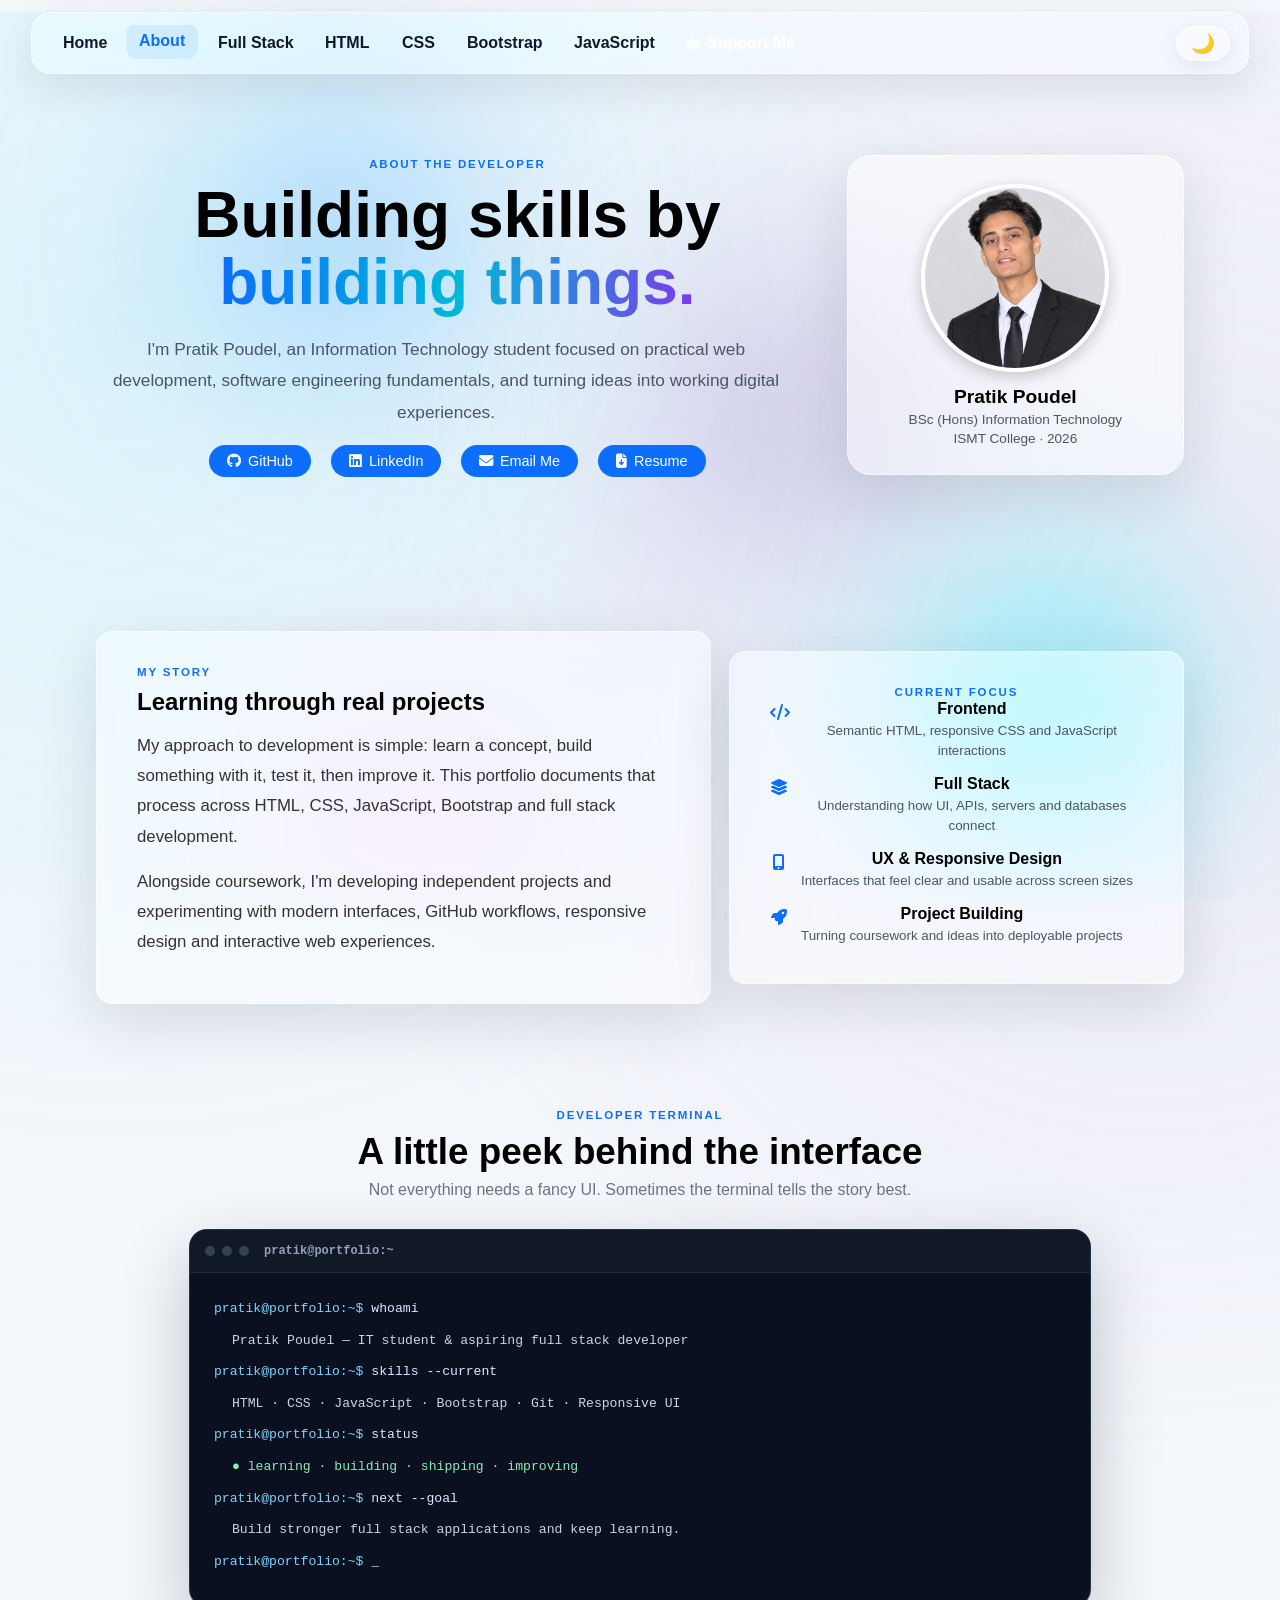
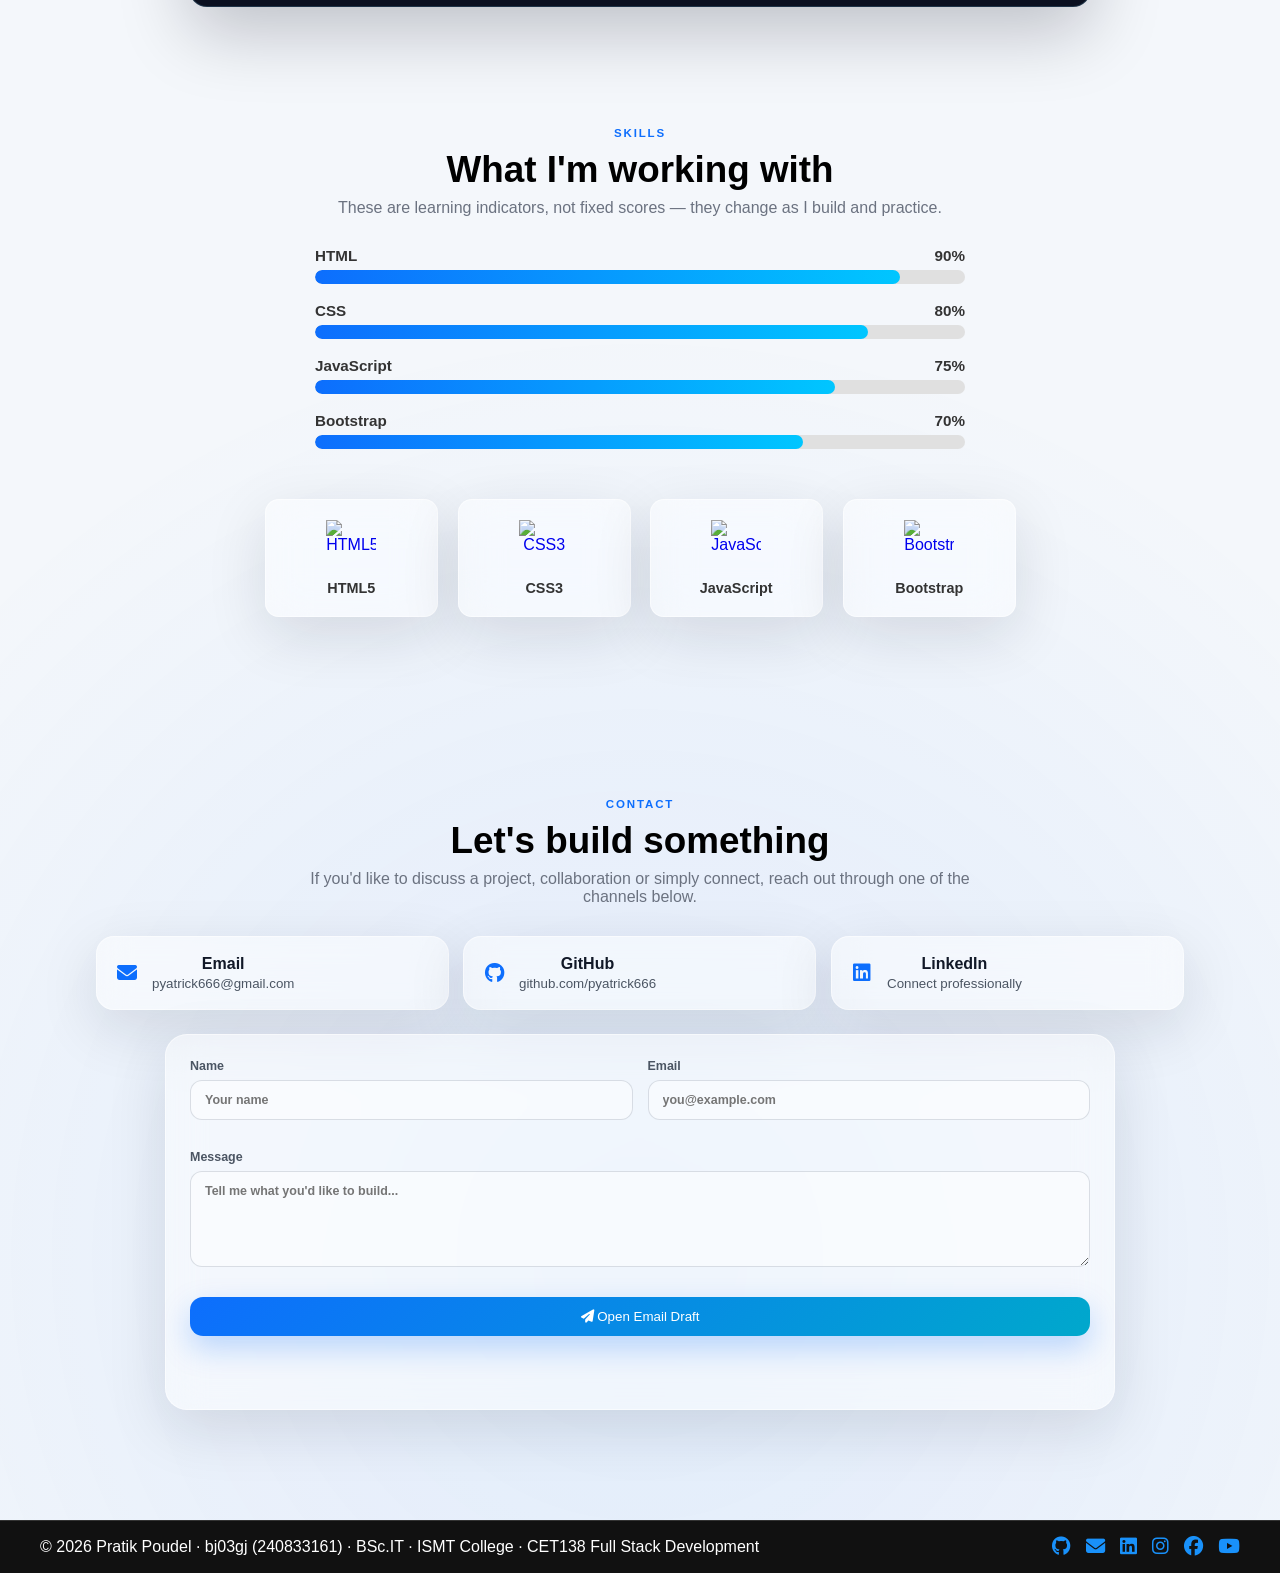
==== about.html @ 1e103ed3 "Remove Contact nav link" ====
<!DOCTYPE html>
<html lang="en">
<head>
  <meta charset="UTF-8">
  <meta name="viewport" content="width=device-width, initial-scale=1.0">
  <title>About Pratik Poudel | Developer Portfolio</title>
  <meta name="description" content="Learn about Pratik Poudel, an IT student building practical web and software projects with a focus on full stack development.">
  <meta name="theme-color" content="#0d6efd">
  <link rel="stylesheet" href="style.css">
  <link rel="stylesheet" href="https://cdnjs.cloudflare.com/ajax/libs/font-awesome/6.5.1/css/all.min.css">
</head>
<body>
  <div class="bg-animation"><span></span><span></span><span></span><span></span></div>

  <div class="container">
    <nav id="navbar" aria-label="Primary navigation">
      <ul id="nav-links">
        <li><a href="index.html">Home</a></li>
        <li><a href="about.html">About</a></li>
        <li><a href="fullstack.html">Full Stack</a></li>
        <li><a href="html.html">HTML</a></li>
        <li><a href="css.html">CSS</a></li>
        <li><a href="bootstrap.html">Bootstrap</a></li>
        <li><a href="javascript.html">JavaScript</a></li>
        <li><a href="support.html" class="support-nav-link"><i class="fas fa-mug-hot"></i> Support Me</a></li>
      </ul>
      <div class="nav-right">
        <button id="theme-toggle" type="button" aria-label="Toggle dark mode" title="Toggle dark mode">🌙</button>
      </div>
    </nav>

    <main>
      <section class="about-hero reveal">
        <div class="about-hero-copy">
          <span class="eyebrow">ABOUT THE DEVELOPER</span>
          <h1>Building skills by <span class="hero-name">building things.</span></h1>
          <p class="lead-copy">
            I'm Pratik Poudel, an Information Technology student focused on practical web development,
            software engineering fundamentals, and turning ideas into working digital experiences.
          </p>
          <div class="about-links">
            <a href="https://github.com/pyatrick666" target="_blank" rel="noopener"><i class="fab fa-github"></i> GitHub</a>
            <a href="https://www.linkedin.com/in/pratik-poudel-b3264a263/" target="_blank" rel="noopener"><i class="fab fa-linkedin"></i> LinkedIn</a>
            <a href="mailto:pyatrick666@gmail.com"><i class="fas fa-envelope"></i> Email Me</a>
            <a href="resume.pdf" download><i class="fas fa-file-arrow-down"></i> Resume</a>
          </div>
        </div>
        <div class="about-profile-card glass-panel">
          <img src="profile.jpg" alt="Portrait of Pratik Poudel" class="profile-pic">
          <div>
            <strong>Pratik Poudel</strong>
            <span>BSc (Hons) Information Technology</span>
            <span>ISMT College · 2026</span>
          </div>
        </div>
      </section>

      <section class="about-grid reveal">
        <article class="about-card about-story">
          <span class="eyebrow">MY STORY</span>
          <h2>Learning through real projects</h2>
          <p>
            My approach to development is simple: learn a concept, build something with it, test it,
            then improve it. This portfolio documents that process across HTML, CSS, JavaScript,
            Bootstrap and full stack development.
          </p>
          <p>
            Alongside coursework, I'm developing independent projects and experimenting with modern
            interfaces, GitHub workflows, responsive design and interactive web experiences.
          </p>
        </article>

        <article class="about-card">
          <span class="eyebrow">CURRENT FOCUS</span>
          <ul class="focus-list">
            <li><i class="fas fa-code"></i><span><strong>Frontend</strong><small>Semantic HTML, responsive CSS and JavaScript interactions</small></span></li>
            <li><i class="fas fa-layer-group"></i><span><strong>Full Stack</strong><small>Understanding how UI, APIs, servers and databases connect</small></span></li>
            <li><i class="fas fa-mobile-screen-button"></i><span><strong>UX & Responsive Design</strong><small>Interfaces that feel clear and usable across screen sizes</small></span></li>
            <li><i class="fas fa-rocket"></i><span><strong>Project Building</strong><small>Turning coursework and ideas into deployable projects</small></span></li>
          </ul>
        </article>
      </section>

      <section class="terminal-section reveal">
        <div class="section-intro">
          <span class="eyebrow">DEVELOPER TERMINAL</span>
          <h2>A little peek behind the interface</h2>
          <p>Not everything needs a fancy UI. Sometimes the terminal tells the story best.</p>
        </div>
        <div class="developer-terminal" role="region" aria-label="Developer terminal">
          <div class="terminal-bar"><span></span><span></span><span></span><strong>pratik@portfolio:~</strong></div>
          <div class="terminal-body">
            <p><span class="terminal-prompt">pratik@portfolio:~$</span> whoami</p>
            <p class="terminal-output">Pratik Poudel — IT student &amp; aspiring full stack developer</p>
            <p><span class="terminal-prompt">pratik@portfolio:~$</span> skills --current</p>
            <p class="terminal-output">HTML · CSS · JavaScript · Bootstrap · Git · Responsive UI</p>
            <p><span class="terminal-prompt">pratik@portfolio:~$</span> status</p>
            <p class="terminal-output terminal-success">● learning · building · shipping · improving</p>
            <p><span class="terminal-prompt">pratik@portfolio:~$</span> next --goal</p>
            <p class="terminal-output">Build stronger full stack applications and keep learning.</p>
            <p><span class="terminal-prompt">pratik@portfolio:~$</span> <span class="terminal-cursor">_</span></p>
          </div>
        </div>
      </section>

      <section class="skills-section reveal">
        <div class="section-intro">
          <span class="eyebrow">SKILLS</span>
          <h2>What I'm working with</h2>
          <p>These are learning indicators, not fixed scores — they change as I build and practice.</p>
        </div>
        <div class="skills-bars">
          <div class="skill-item"><div class="skill-label"><span>HTML</span><span>90%</span></div><div class="skill-track"><div class="progress html"></div></div></div>
          <div class="skill-item"><div class="skill-label"><span>CSS</span><span>80%</span></div><div class="skill-track"><div class="progress css"></div></div></div>
          <div class="skill-item"><div class="skill-label"><span>JavaScript</span><span>75%</span></div><div class="skill-track"><div class="progress js"></div></div></div>
          <div class="skill-item"><div class="skill-label"><span>Bootstrap</span><span>70%</span></div><div class="skill-track"><div class="progress bootstrap"></div></div></div>
        </div>
        <div class="skills-grid">
          <a href="html.html" class="skill-badge"><img src="https://cdn-icons-png.flaticon.com/512/732/732212.png" alt="HTML5"><p>HTML5</p></a>
          <a href="css.html" class="skill-badge"><img src="https://cdn-icons-png.flaticon.com/512/732/732190.png" alt="CSS3"><p>CSS3</p></a>
          <a href="javascript.html" class="skill-badge"><img src="https://cdn-icons-png.flaticon.com/512/5968/5968292.png" alt="JavaScript"><p>JavaScript</p></a>
          <a href="bootstrap.html" class="skill-badge"><img src="https://getbootstrap.com/docs/5.0/assets/brand/bootstrap-logo-shadow.png" alt="Bootstrap"><p>Bootstrap</p></a>
        </div>
      </section>

      <section id="contact" class="contact-section reveal">
        <div class="section-intro">
          <span class="eyebrow">CONTACT</span>
          <h2>Let's build something</h2>
          <p>If you'd like to discuss a project, collaboration or simply connect, reach out through one of the channels below.</p>
        </div>
        <div class="contact-grid">
          <a class="contact-card" href="mailto:pyatrick666@gmail.com"><i class="fas fa-envelope"></i><span><strong>Email</strong><small>pyatrick666@gmail.com</small></span></a>
          <a class="contact-card" href="https://github.com/pyatrick666" target="_blank" rel="noopener"><i class="fab fa-github"></i><span><strong>GitHub</strong><small>github.com/pyatrick666</small></span></a>
          <a class="contact-card" href="https://www.linkedin.com/in/pratik-poudel-b3264a263/" target="_blank" rel="noopener"><i class="fab fa-linkedin"></i><span><strong>LinkedIn</strong><small>Connect professionally</small></span></a>
        </div>
        <form id="contactForm" class="contact-form" novalidate>
          <div class="contact-form-grid">
            <label>Name<input id="contactName" name="name" type="text" placeholder="Your name" required></label>
            <label>Email<input id="contactEmail" name="email" type="email" placeholder="you@example.com" required></label>
          </div>
          <label>Message<textarea id="contactMessage" name="message" rows="5" placeholder="Tell me what you'd like to build..." required></textarea></label>
          <button type="submit" class="primary-cta"><i class="fas fa-paper-plane"></i> Open Email Draft</button>
          <p id="contactStatus" class="contact-status" aria-live="polite"></p>
        </form>
      </section>
    </main>

    <footer>
      <div class="footer-logo">© 2026 Pratik Poudel · bj03gj (240833161) · BSc.IT · ISMT College · CET138 Full Stack Development</div>
      <div class="footer-icons">
        <a href="https://github.com/pyatrick666" target="_blank" rel="noopener" aria-label="GitHub"><i class="fab fa-github"></i></a>
        <a href="mailto:pyatrick666@gmail.com" aria-label="Email"><i class="fas fa-envelope"></i></a>
        <a href="https://www.linkedin.com/in/pratik-poudel-b3264a263/" target="_blank" rel="noopener" aria-label="LinkedIn"><i class="fab fa-linkedin"></i></a>
        <a href="https://www.instagram.com/em_ev0l/" target="_blank" rel="noopener" aria-label="Instagram"><i class="fab fa-instagram"></i></a>
        <a href="https://www.facebook.com/emev0l" target="_blank" rel="noopener" aria-label="Facebook"><i class="fab fa-facebook"></i></a>
        <a href="https://www.youtube.com/@999eMEvol" target="_blank" rel="noopener" aria-label="YouTube"><i class="fab fa-youtube"></i></a>
      </div>
    </footer>
  </div>

  <script src="script.js"></script>
</body>
</html>
---- style.css ----
body,
html {
  margin: 0;
  padding: 0;
  background: #f4f7fb;
  overflow-x: clip;
  scroll-behavior: smooth;
  font-family: Arial, sans-serif;
}

.bg-animation {
  position: fixed;
  top: 0;
  left: 0;
  width: 100%;
  height: 100%;
  z-index: 0;
  overflow: hidden;
  pointer-events: none;
}

.bg-animation span {
  position: absolute;
  display: block;
  width: 300px;
  height: 300px;
  border-radius: 50%;
  filter: blur(80px);
  opacity: 0.6;
  animation: float 25s infinite ease-in-out;
}

.bg-animation span:nth-child(1) {
  background: #4facfe;
  top: 10%;
  left: 15%;
  animation-delay: 0s;
}

.bg-animation span:nth-child(2) {
  background: #00f2fe;
  top: 60%;
  left: 70%;
  animation-delay: 5s;
}

.bg-animation span:nth-child(3) {
  background: #a18cd1;
  top: 30%;
  left: 50%;
  animation-delay: 10s;
}

.bg-animation span:nth-child(4) {
  background: #fbc2eb;
  top: 75%;
  left: 20%;
  animation-delay: 15s;
}

@keyframes float {
  0% {
    transform: translateY(0) scale(1);
  }

  50% {
    transform: translateY(-120px) scale(1.2);
  }

  100% {
    transform: translateY(0) scale(1);
  }
}

.container {
  position: relative;
  z-index: 1;
  background: transparent;
}

/* ===== NAVBAR ===== */
#navbar {
  background-color: #0d6efd;
  padding: 15px 30px;
  display: flex;
  align-items: center;
  justify-content: space-between;
  flex-wrap: wrap;
  gap: 10px;
  position: sticky;
  top: 0;
  z-index: 1000;
}

#nav-links {
  list-style: none;
  display: flex;
  flex-wrap: wrap;
  gap: 20px;
  margin: 0;
  padding: 0;
}

#nav-links li a {
  color: white;
  text-decoration: none;
  font-weight: bold;
  position: relative;
  transition: all 0.3s ease;
  display: inline-block;
}

#nav-links li a:hover {
  color: #000;
  transform: scale(1.1);
}

#nav-links li a::after {
  content: '';
  display: block;
  height: 2px;
  width: 0;
  background: #000;
  transition: width 0.3s;
}

#nav-links li a:hover::after {
  width: 100%;
}

#nav-links li a.active {
  border-bottom: 2px solid white;
}

.nav-right {
  display: flex;
  align-items: center;
  gap: 10px;
  flex-shrink: 0;
}

#theme-toggle {
  background: rgba(255, 255, 255, 0.15);
  border: 2px solid rgba(255, 255, 255, 0.4);
  border-radius: 50px;
  padding: 5px 14px;
  font-size: 1.2rem;
  cursor: pointer;
  color: white;
  transition: all 0.3s ease;
  white-space: nowrap;
}

#theme-toggle:hover {
  background: rgba(255, 255, 255, 0.3);
  transform: scale(1.05);
}

/* ===== SECTIONS ===== */
section {
  padding: 50px;
  text-align: center;
}

/* ===== CARDS ===== */
.card {
  backdrop-filter: blur(10px);
  background: rgba(255, 255, 255, 0.6);
  border-radius: 15px;
  transition: all 0.3s ease;
  padding: 20px;
  box-shadow: 0 4px 10px rgba(0, 0, 0, 0.1);
}

.card:hover {
  transform: translateY(-10px) scale(1.02);
  box-shadow: 0 15px 30px rgba(0, 0, 0, 0.2);
}

/* ===== FORM ===== */
form {
  display: flex;
  flex-direction: column;
  gap: 15px;
  max-width: 400px;
  margin: auto;
}

input,
textarea {
  padding: 10px;
  border-radius: 5px;
  border: 1px solid #ccc;
}

/* ===== BUTTONS ===== */
button {
  padding: 10px;
  background: #0d6efd;
  color: white;
  border: none;
  border-radius: 5px;
  cursor: pointer;
  transition: all 0.3s ease;
}

button:hover {
  transform: scale(1.05);
}

.repo-btn {
  background: #0d6efd;
  transition: all 0.3s ease;
}

.repo-btn:hover {
  background: #084298;
  transform: translateY(-2px);
  box-shadow: 0 5px 15px rgba(0, 0, 0, 0.2);
}

/* ===== PROFILE PIC ===== */
.profile-pic {
  width: 180px;
  height: 180px;
  border-radius: 50%;
  object-fit: cover;
  display: block;
  margin: 20px auto;
  border: 4px solid white;
  box-shadow: 0 4px 15px rgba(0, 0, 0, 0.2);
  transition: transform 0.3s ease;
}

.profile-pic:hover {
  transform: scale(1.05);
}

.portfolio-header {
  display: flex;
  flex-direction: column;
  align-items: center;
  justify-content: center;
}

/* ===== PROGRESS BARS ===== */
.skill-track {
  background: #e0e0e0;
  border-radius: 50px;
  height: 14px;
  overflow: hidden;
}

.progress {
  width: 0;
  height: 14px;
  border-radius: 50px;
  background: linear-gradient(90deg, #0d6efd, #00c6ff);
  transition: width 1.8s cubic-bezier(0.4, 0, 0.2, 1);
}

body.loaded .progress.html {
  width: 90%;
}

body.loaded .progress.css {
  width: 85%;
}

body.loaded .progress.js {
  width: 80%;
}

body.loaded .progress.bootstrap {
  width: 75%;
}

body.loaded .progress.nodejs {
  width: 65%;
}

body.loaded .progress.mysql {
  width: 60%;
}

/* ===== FOOTER ===== */
footer {
  background: #111;
  color: white;
  padding: 15px 40px;
  text-align: center;
  margin-top: 80px;
  position: fixed;
  bottom: 0;
  left: 0;
  width: 100%;
  display: flex;
  justify-content: space-between;
  align-items: center;
  box-sizing: border-box;
  z-index: 1000;
  border-top: 1px solid #333;
}

.footer-links a {
  color: white;
  margin: 0 10px;
  text-decoration: none;
  transition: 0.3s;
}

.footer-links a:hover {
  text-decoration: underline;
  opacity: 0.8;
}

.footer-icons {
  display: flex;
  gap: 15px;
}

.footer-icons a {
  color: rgb(25, 145, 250);
  text-decoration: none;
  font-size: 1.2rem;
  transition: color 0.3s ease;
}

.footer-icons a:hover {
  color: #ff0303;
}

/* ===== LINKS ===== */
p a {
  color: #013bfc;
  text-decoration: none;
  display: inline-block;
  transition: all 0.3s ease;
  font-weight: 500;
}

p a:hover {
  color: #ff0c0c;
  transform: scale(1.1);
  text-shadow: 0px 0px 8px rgba(255, 212, 59, 0.6);
  cursor: pointer;
}

/* ===== GITHUB CARDS ===== */
#github-projects {
  display: grid;
  grid-template-columns: repeat(auto-fit, minmax(260px, 1fr));
  gap: 20px;
  padding: 20px;
}

.project-card {
  background: rgba(255, 255, 255, 0.7);
  backdrop-filter: blur(10px);
  border-radius: 12px;
  padding: 20px;
  box-shadow: 0 4px 15px rgba(0, 0, 0, 0.1);
  transition: all 0.3s ease;
  text-align: left;
}

.project-card:hover {
  transform: translateY(-8px);
  box-shadow: 0 12px 28px rgba(0, 0, 0, 0.18);
}

.project-card h3 {
  margin: 0 0 8px;
  color: #0d6efd;
}

.project-card p {
  font-size: 0.9rem;
  color: #444;
  margin: 0 0 12px;
}

.repo-meta {
  font-size: 0.85rem;
  color: #666;
  margin-bottom: 12px;
  display: flex;
  gap: 10px;
  align-items: center;
  flex-wrap: wrap;
}

.language-badge {
  background: #0d6efd;
  color: white;
  padding: 2px 8px;
  border-radius: 20px;
  font-size: 0.75rem;
}

/* ===== ABOUT PAGE ===== */
.about-section {
  padding: 60px 40px 30px;
  text-align: center;
}

.about-card {
  background: rgba(255, 255, 255, 0.7);
  backdrop-filter: blur(10px);
  border-radius: 16px;
  padding: 30px 40px;
  max-width: 650px;
  margin: 20px auto;
  box-shadow: 0 6px 24px rgba(0, 0, 0, 0.1);
}

.about-card p {
  font-size: 1.05rem;
  color: #333;
  line-height: 1.7;
  margin: 15px 0;
}

.about-links {
  display: flex;
  justify-content: center;
  gap: 20px;
  flex-wrap: wrap;
  margin-top: 15px;
}

.about-links a {
  background: #0d6efd;
  color: white !important;
  padding: 8px 18px;
  border-radius: 25px;
  font-size: 0.9rem;
  text-decoration: none;
  transition: all 0.3s ease;
  display: inline-flex;
  align-items: center;
  gap: 7px;
}

.about-links a:hover {
  background: #084298;
  transform: translateY(-3px);
  box-shadow: 0 6px 16px rgba(13, 110, 253, 0.35);
  color: white !important;
  text-shadow: none;
}

/* ===== SKILLS SECTION ===== */
.skills-section {
  padding: 20px 40px 100px;
  text-align: center;
}

.skills-section h2 {
  margin-bottom: 30px;
}

.skills-bars {
  max-width: 650px;
  margin: 0 auto 50px;
  display: flex;
  flex-direction: column;
  gap: 18px;
}

.skill-item {
  text-align: left;
}

.skill-label {
  display: flex;
  justify-content: space-between;
  font-weight: bold;
  margin-bottom: 6px;
  font-size: 0.95rem;
  color: #333;
}

/* Skills Grid - Responsive */
.skills-grid {
  display: grid;
  grid-template-columns: repeat(auto-fit, minmax(150px, 1fr));
  gap: 20px;
  max-width: 750px;
  margin: 0 auto;
  width: 100%;
  box-sizing: border-box;
}

.skill-badge {
  background: rgba(255, 255, 255, 0.75);
  backdrop-filter: blur(10px);
  border-radius: 14px;
  padding: 20px 10px;
  box-shadow: 0 4px 14px rgba(0, 0, 0, 0.1);
  transition: all 0.3s ease;
  text-decoration: none;
  display: flex;
  flex-direction: column;
  align-items: center;
  justify-content: center;
  text-align: center;
  min-width: 0;
  box-sizing: border-box;
}

.skill-badge:hover {
  transform: translateY(-8px) scale(1.05);
  box-shadow: 0 12px 28px rgba(13, 110, 253, 0.2);
}

.skill-badge img {
  width: 50px;
  height: 50px;
  object-fit: contain;
  transition: transform 0.3s ease;
}

.skill-badge:hover img {
  transform: rotate(-5deg) scale(1.1);
}

.skill-badge p {
  margin: 10px 0 0;
  font-weight: bold;
  font-size: 0.9rem;
  color: #333;
}

/* ===== CSS DEMO PAGE ===== */
.styled-text {
  font-size: 1.4rem;
  font-weight: bold;
  background: linear-gradient(90deg, #0d6efd, #a18cd1, #00c6ff);
  -webkit-background-clip: text;
  -webkit-text-fill-color: transparent;
  background-clip: text;
  display: inline-block;
  padding: 10px 20px;
  border: 2px solid #0d6efd;
  border-radius: 10px;
  letter-spacing: 2px;
  animation: pulse-border 2s infinite ease-in-out;
  transition: transform 0.3s ease;
}

.styled-text:hover {
  transform: scale(1.08);
}

@keyframes pulse-border {

  0%,
  100% {
    box-shadow: 0 0 0px rgba(13, 110, 253, 0.4);
  }

  50% {
    box-shadow: 0 0 18px rgba(13, 110, 253, 0.7);
  }
}

#box {
  padding: 30px;
  text-align: center;
  background: #eee8aa;
  border-radius: 30px;
  margin-bottom: 15px;
  transition: 0.3s;
}

.buttons button {
  margin: 5px;
  padding: 8px 12px;
  border: none;
  border-radius: 6px;
  cursor: pointer;
}

.table {
  margin-left: auto;
  margin-right: auto;
  width: 60%;
}

/* ===== DARK MODE ===== */
.dark-mode {
  background: #121212;
  color: white;
}

.dark-mode nav {
  background: #1e1e1e;
}

.dark-mode .card,
.dark-mode .about-card,
.dark-mode .skill-badge {
  background: rgba(40, 40, 40, 0.8);
  color: white;
}

.dark-mode .about-card p,
.dark-mode .skill-badge p,
.dark-mode .skill-label {
  color: #ddd;
}

.dark-mode .skill-track {
  background: #444;
}

/* ===== TABLET ===== */
@media (max-width: 768px) {
  #navbar {
    padding: 12px 20px;
    flex-wrap: wrap;
    gap: 8px;
  }

  #nav-links {
    display: flex;
    flex-wrap: wrap;
    gap: 8px;
    width: 100%;
  }

  #nav-links li a {
    font-size: 0.85rem;
    padding: 4px 0;
  }

  .skills-section {
    padding: 20px 20px 100px;
  }

  .skills-grid {
    grid-template-columns: repeat(2, 1fr);
    gap: 16px;
  }

  .about-card {
    padding: 20px;
  }

  .about-section {
    padding: 40px 20px 20px;
  }
}

/* ===== MOBILE ===== */
@media (max-width: 480px) {
  #nav-links {
    gap: 8px;
  }

  #nav-links li a {
    font-size: 0.85rem;
  }

  .portfolio-header h1 {
    font-size: 1.15rem;
  }

  .profile-pic {
    width: 110px;
    height: 110px;
  }

  .styled-text {
    font-size: 1rem;
    letter-spacing: 1px;
  }

  .skills-section {
    padding: 20px 15px 100px;
  }

  .skills-grid {
    grid-template-columns: repeat(2, 1fr);
    gap: 12px;
  }

  .skill-badge {
    padding: 15px 8px;
  }

  .skill-badge img {
    width: 40px;
    height: 40px;
  }

  .skill-badge p {
    font-size: 0.8rem;
  }

  .footer-logo {
    font-size: 0.72rem;
    line-height: 1.5;
  }

  #theme-toggle {
    padding: 5px 10px;
    font-size: 1rem;
  }

  .about-card {
    padding: 15px;
  }

  footer {
    padding: 12px 15px;
  }
}


/* =========================================================
   PRATIK POUDel — INTERACTIVE GLASSMORPHISM UPGRADE
   ========================================================= */

:root {
  --accent: #0d6efd;
  --accent-2: #00d4ff;
  --glass: rgba(255, 255, 255, 0.48);
  --glass-strong: rgba(255, 255, 255, 0.68);
  --glass-border: rgba(255, 255, 255, 0.52);
  --text-main: #111827;
  --text-muted: #4b5563;
  --shadow-glass: 0 18px 60px rgba(15, 23, 42, 0.12);
}

/* Smooth page + selection */
html {
  scroll-behavior: smooth;
  scroll-padding-top: 90px;
}

::selection {
  background: rgba(13, 110, 253, 0.25);
}

/* Animated ambient background */
body {
  background:
    radial-gradient(circle at 10% 10%, rgba(0, 212, 255, 0.10), transparent 28%),
    radial-gradient(circle at 90% 20%, rgba(161, 140, 209, 0.13), transparent 30%),
    radial-gradient(circle at 50% 90%, rgba(13, 110, 253, 0.09), transparent 32%),
    #f4f7fb;
  transition: background 0.5s ease, color 0.35s ease;
}

.bg-animation span {
  mix-blend-mode: multiply;
  opacity: 0.34;
  filter: blur(90px);
  will-change: transform;
}

/* Premium glass navbar */
#navbar {
  width: min(1180px, calc(100% - 28px));
  margin: 12px auto 0;
  padding: 12px 18px;
  border: 1px solid var(--glass-border);
  border-radius: 20px;
  background: rgba(255, 255, 255, 0.30);
  backdrop-filter: blur(22px) saturate(170%);
  -webkit-backdrop-filter: blur(22px) saturate(170%);
  box-shadow: 0 12px 45px rgba(15, 23, 42, 0.10);
  position: sticky;
  top: 12px;
  transition: transform 0.3s ease, background 0.3s ease, box-shadow 0.3s ease;
}

#navbar.scrolled {
  background: rgba(255, 255, 255, 0.62);
  box-shadow: 0 16px 50px rgba(15, 23, 42, 0.16);
  transform: translateY(-2px);
}

#nav-links {
  justify-content: center;
  align-items: center;
  gap: 6px;
}

#nav-links li a {
  color: var(--text-main);
  padding: 9px 13px;
  border-radius: 12px;
  font-weight: 700;
}

#nav-links li a::after {
  display: none;
}

#nav-links li a:hover,
#nav-links li a.active {
  color: var(--accent);
  background: rgba(13, 110, 253, 0.09);
  transform: translateY(-2px);
  border-bottom: 0;
}

.nav-right {
  margin-left: auto;
}

#theme-toggle {
  background: rgba(255, 255, 255, 0.36);
  border: 1px solid rgba(255,255,255,0.6);
  box-shadow: 0 5px 18px rgba(15,23,42,0.08);
}

/* Scroll progress */
#scroll-progress {
  position: fixed;
  top: 0;
  left: 0;
  height: 3px;
  width: 0;
  z-index: 3000;
  background: linear-gradient(90deg, var(--accent), var(--accent-2), #a18cd1);
  box-shadow: 0 0 14px rgba(0, 212, 255, 0.7);
}

/* Mouse-follow glow */
#cursor-glow {
  position: fixed;
  width: 280px;
  height: 280px;
  border-radius: 50%;
  pointer-events: none;
  z-index: 0;
  opacity: 0;
  background: radial-gradient(circle, rgba(0, 212, 255, 0.13), transparent 68%);
  transform: translate(-50%, -50%);
  transition: opacity 0.25s ease;
}

/* Consistent glass surfaces */
.card,
.project-card,
.about-card,
.skill-badge {
  border: 1px solid var(--glass-border);
  background: var(--glass);
  backdrop-filter: blur(20px) saturate(150%);
  -webkit-backdrop-filter: blur(20px) saturate(150%);
  box-shadow: var(--shadow-glass);
}

.card,
.project-card,
.about-card,
.skill-badge,
.profile-pic,
button,
a {
  will-change: transform;
}

.project-card,
.skill-badge,
.about-card,
.card {
  transform-style: preserve-3d;
}

.project-card:hover,
.skill-badge:hover,
.about-card:hover,
.card:hover {
  border-color: rgba(255,255,255,0.85);
}

/* Reveal animation */
.reveal {
  opacity: 0;
  transform: translateY(35px) scale(0.98);
  transition: opacity 0.75s ease, transform 0.75s cubic-bezier(0.2, 0.7, 0.2, 1);
}

.reveal.visible {
  opacity: 1;
  transform: translateY(0) scale(1);
}

.reveal-delay-1 { transition-delay: 0.08s; }
.reveal-delay-2 { transition-delay: 0.16s; }
.reveal-delay-3 { transition-delay: 0.24s; }
.reveal-delay-4 { transition-delay: 0.32s; }

/* Active section/page feedback */
.section-heading {
  position: relative;
  display: inline-block;
}

.section-heading::after {
  content: "";
  position: absolute;
  left: 50%;
  bottom: -10px;
  width: 55px;
  height: 3px;
  border-radius: 99px;
  transform: translateX(-50%);
  background: linear-gradient(90deg, var(--accent), var(--accent-2));
}

/* Better interactive buttons */
button,
.repo-btn,
.about-links a {
  position: relative;
  overflow: hidden;
}

button::before,
.repo-btn::before,
.about-links a::before {
  content: "";
  position: absolute;
  inset: 0;
  background: linear-gradient(110deg, transparent 30%, rgba(255,255,255,0.30), transparent 70%);
  transform: translateX(-120%);
  transition: transform 0.55s ease;
}

button:hover::before,
.repo-btn:hover::before,
.about-links a:hover::before {
  transform: translateX(120%);
}

/* Back to top */
#back-to-top {
  position: fixed;
  right: 24px;
  bottom: 86px;
  width: 46px;
  height: 46px;
  padding: 0;
  border-radius: 50%;
  display: grid;
  place-items: center;
  z-index: 2000;
  opacity: 0;
  visibility: hidden;
  transform: translateY(14px);
  background: rgba(13, 110, 253, 0.72);
  backdrop-filter: blur(14px);
  box-shadow: 0 10px 30px rgba(13, 110, 253, 0.28);
  transition: opacity 0.3s ease, transform 0.3s ease, visibility 0.3s ease;
}

#back-to-top.show {
  opacity: 1;
  visibility: visible;
  transform: translateY(0);
}

/* Better snowfall control */
#snow-toggle {
  position: fixed;
  right: 24px;
  bottom: 24px;
  z-index: 2000;
  padding: 9px 13px;
  border-radius: 999px;
  font-size: 0.78rem;
  backdrop-filter: blur(12px);
  box-shadow: 0 8px 25px rgba(15,23,42,0.16);
}

/* Cursor trail dots */
.cursor-dot {
  position: fixed;
  width: 6px;
  height: 6px;
  border-radius: 50%;
  pointer-events: none;
  z-index: 2500;
  background: var(--accent-2);
  box-shadow: 0 0 12px rgba(0, 212, 255, 0.65);
  animation: cursorFade 0.55s ease-out forwards;
}

@keyframes cursorFade {
  to { opacity: 0; transform: scale(0); }
}

/* Dark glass theme */
.dark-mode {
  background:
    radial-gradient(circle at 15% 15%, rgba(0, 212, 255, 0.08), transparent 28%),
    radial-gradient(circle at 85% 25%, rgba(161, 140, 209, 0.09), transparent 30%),
    #080b12;
  color: #f8fafc;
}

.dark-mode #navbar {
  background: rgba(15, 18, 28, 0.48);
  border-color: rgba(255,255,255,0.12);
}

.dark-mode #navbar.scrolled {
  background: rgba(15, 18, 28, 0.76);
}

.dark-mode #nav-links li a {
  color: #f8fafc;
}

.dark-mode #nav-links li a:hover,
.dark-mode #nav-links li a.active {
  color: #7dd3fc;
  background: rgba(125, 211, 252, 0.10);
}

.dark-mode .card,
.dark-mode .project-card,
.dark-mode .about-card,
.dark-mode .skill-badge {
  background: rgba(18, 23, 35, 0.55);
  border-color: rgba(255,255,255,0.10);
  color: #f8fafc;
}

.dark-mode .project-card p,
.dark-mode .about-card p,
.dark-mode .skill-badge p,
.dark-mode .skill-label {
  color: #d1d5db;
}

.dark-mode #cursor-glow {
  background: radial-gradient(circle, rgba(0, 212, 255, 0.10), transparent 68%);
}

/* Reduce motion for accessibility */
@media (prefers-reduced-motion: reduce) {
  html { scroll-behavior: auto; }
  *, *::before, *::after {
    animation-duration: 0.001ms !important;
    animation-iteration-count: 1 !important;
    transition-duration: 0.001ms !important;
  }
  #cursor-glow, .cursor-dot { display: none !important; }
}

/* Mobile */
@media (max-width: 768px) {
  #navbar {
    width: calc(100% - 18px);
    margin-top: 8px;
    top: 8px;
    border-radius: 16px;
  }

  #nav-links {
    width: calc(100% - 55px);
    justify-content: center;
  }

  #nav-links li a {
    padding: 7px 8px;
    font-size: 0.78rem;
  }

  .nav-right {
    position: absolute;
    right: 12px;
    top: 10px;
  }

  #back-to-top { right: 15px; bottom: 82px; }
  #snow-toggle { right: 15px; bottom: 18px; }
}

@media (max-width: 480px) {
  #nav-links {
    gap: 2px;
  }

  #nav-links li a {
    font-size: 0.70rem;
    padding: 6px 5px;
  }

  #theme-toggle {
    padding: 4px 8px;
    font-size: 0.9rem;
  }
}


/* Page transition polish */
body {
  opacity: 1;
  transition: opacity 0.22s ease, background 0.5s ease, color 0.35s ease;
}

body.page-leaving {
  opacity: 0;
}

footer {
  position: relative;
  left: auto;
  bottom: auto;
  width: 100%;
  margin-top: 80px;
}

/* Keep interactive overlays above page content */
#scroll-progress,
#back-to-top,
#snow-toggle {
  pointer-events: auto;
}

@media (max-width: 768px) {
  footer {
    flex-direction: column;
    gap: 10px;
    padding-bottom: 18px;
  }
}


/* Premium home hero */
.hero-section{position:relative;text-align:center;padding:90px 20px 55px}
.hero-badge{display:inline-flex;align-items:center;gap:8px;padding:7px 13px;border:1px solid rgba(13,110,253,.18);border-radius:999px;background:rgba(255,255,255,.32);backdrop-filter:blur(14px);font-size:.72rem;font-weight:800;letter-spacing:.08em;color:#2563eb;animation:floatBadge 3s ease-in-out infinite}
.hero-badge span{width:7px;height:7px;border-radius:50%;background:#22c55e;box-shadow:0 0 12px rgba(34,197,94,.75)}
.hero-name{background:linear-gradient(90deg,#0d6efd,#00b8d9,#7c3aed);-webkit-background-clip:text;background-clip:text;color:transparent}
.hero-actions{display:flex;justify-content:center;gap:12px;flex-wrap:wrap;margin:28px 0 34px}
.hero-actions a{text-decoration:none}
.hero-actions button{min-width:175px;padding:12px 19px;border-radius:14px;border:1px solid rgba(255,255,255,.55);font-weight:800;cursor:pointer}
.primary-cta{background:linear-gradient(135deg,#0d6efd,#00a8cc);color:white;box-shadow:0 12px 30px rgba(13,110,253,.25)}
.secondary-cta{background:rgba(255,255,255,.42);color:#111827;backdrop-filter:blur(15px)}
.hero-stats{width:min(680px,100%);margin:0 auto;display:grid;grid-template-columns:repeat(3,1fr);gap:10px}
.hero-stats div{padding:17px 10px;border:1px solid rgba(255,255,255,.5);border-radius:18px;background:rgba(255,255,255,.30);backdrop-filter:blur(18px);box-shadow:0 12px 35px rgba(15,23,42,.08)}
.hero-stats strong,.hero-stats span{display:block}
.hero-stats strong{font-size:1.4rem;background:linear-gradient(90deg,#0d6efd,#7c3aed);-webkit-background-clip:text;background-clip:text;color:transparent}
.hero-stats span{margin-top:3px;font-size:.76rem;color:#6b7280;font-weight:700}
.section-intro{max-width:680px;margin:0 auto 30px;text-align:center}
.section-intro h2{margin:8px 0;font-size:clamp(1.65rem,4vw,2.3rem)}
.section-intro p{margin:0;color:#6b7280}
.eyebrow{font-size:.72rem;font-weight:900;letter-spacing:.16em;color:#0d6efd}
.skills-section,.projects-section{padding-top:40px}
@keyframes floatBadge{0%,100%{transform:translateY(0)}50%{transform:translateY(-4px)}}
.dark-mode .hero-badge,.dark-mode .secondary-cta,.dark-mode .hero-stats div{background:rgba(18,23,35,.48);border-color:rgba(255,255,255,.10)}
.dark-mode .secondary-cta{color:#f8fafc}
.dark-mode .section-intro p,.dark-mode .hero-stats span{color:#aeb8c7}
@media(max-width:600px){.hero-section{padding-top:65px}.hero-stats{gap:7px}.hero-stats div{padding:13px 5px}.hero-stats strong{font-size:1.15rem}.hero-stats span{font-size:.68rem}}


/* =========================================================
   FINAL POLISH — responsive, accessible, portfolio-wide
   ========================================================= */
main, section {
  width: min(1120px, calc(100% - 32px));
  margin-left: auto;
  margin-right: auto;
  box-sizing: border-box;
}

section {
  padding: clamp(42px, 6vw, 78px) 0;
}

footer {
  position: relative;
  margin-top: 40px;
  width: 100%;
}

#nav-links {
  overflow-x: auto;
  scrollbar-width: none;
}
#nav-links::-webkit-scrollbar { display: none; }

#nav-links a:focus-visible,
button:focus-visible,
a:focus-visible,
input:focus-visible,
textarea:focus-visible {
  outline: 3px solid rgba(13,110,253,.45);
  outline-offset: 3px;
}

.project-toolbar {
  display: flex;
  flex-wrap: wrap;
  justify-content: center;
  gap: 8px;
  margin: 0 auto 22px;
}

.project-filter {
  border: 1px solid rgba(13,110,253,.22);
  background: rgba(255,255,255,.38);
  color: var(--text-main);
  padding: 8px 14px;
  border-radius: 999px;
  font-size: .85rem;
  font-weight: 700;
}
.project-filter.active {
  background: var(--accent);
  color: #fff;
}

.project-status {
  min-height: 20px;
  text-align: center;
  color: var(--text-muted);
}

.project-card .repo-btn {
  display: inline-flex;
  align-items: center;
  gap: 7px;
  background: var(--accent);
  color: #fff;
  text-decoration: none;
  padding: 9px 14px;
  border-radius: 10px;
  font-weight: 700;
  font-size: .86rem;
}
.project-card .repo-btn:hover {
  color: #fff;
  transform: translateY(-2px);
}

.github-loading {
  min-height: 150px;
  display: grid;
  place-items: center;
  border: 1px solid var(--glass-border);
  border-radius: 18px;
  background: var(--glass);
  backdrop-filter: blur(16px);
}

@media (max-width: 768px) {
  #navbar {
    width: calc(100% - 18px);
    padding: 10px 12px;
  }
  #nav-links {
    justify-content: flex-start;
    flex-wrap: nowrap;
    width: 100%;
    padding-bottom: 2px;
  }
  #nav-links li { flex: 0 0 auto; }
  #nav-links li a { font-size: .78rem; padding: 8px 9px; }
  .nav-right { position: absolute; right: 10px; top: 9px; }
  #nav-links { padding-right: 52px; }
  .hero-actions { flex-direction: column; }
  .hero-actions a { width: min(100%, 280px); }
  .hero-stats { grid-template-columns: repeat(3, 1fr); gap: 8px; }
  .hero-stats strong { font-size: 1.1rem; }
}

@media (max-width: 480px) {
  main, section { width: calc(100% - 22px); }
  section { padding: 34px 0; }
  .hero-stats { grid-template-columns: 1fr; }
  .hero-stats > div { padding: 10px; }
  .about-card { padding: 18px 14px; }
  #back-to-top { right: 14px; bottom: 78px; }
  #snow-toggle { right: 14px; bottom: 18px; }
}

@media (prefers-reduced-motion: reduce) {
  *, *::before, *::after {
    scroll-behavior: auto !important;
    animation-duration: .01ms !important;
    transition-duration: .01ms !important;
  }
}


/* =========================================================
   SHOWCASE + ABOUT + CONTACT — FINAL EXPERIENCE LAYER
   ========================================================= */
.featured-projects{
  display:grid;
  grid-template-columns:repeat(2,minmax(0,1fr));
  gap:18px;
  max-width:1120px;
  margin:0 auto;
}
.featured-project{
  position:relative;
  overflow:hidden;
  min-height:250px;
  padding:28px;
  border:1px solid var(--glass-border);
  border-radius:24px;
  background:var(--glass);
  backdrop-filter:blur(20px) saturate(150%);
  -webkit-backdrop-filter:blur(20px) saturate(150%);
  box-shadow:var(--shadow-glass);
  transition:transform .35s ease,box-shadow .35s ease,border-color .35s ease;
}
.featured-project:hover{transform:translateY(-7px);box-shadow:0 24px 70px rgba(15,23,42,.16);border-color:rgba(13,110,253,.28)}
.featured-project-main{grid-column:1/-1;display:grid;grid-template-columns:auto 1fr;gap:24px;align-items:start;min-height:290px}
.featured-project-icon{
  width:58px;height:58px;display:grid;place-items:center;border-radius:17px;
  background:linear-gradient(135deg,rgba(13,110,253,.14),rgba(0,212,255,.14));
  color:var(--accent);font-size:1.35rem;border:1px solid rgba(13,110,253,.18);
}
.project-kicker{display:inline-block;font-size:.68rem;font-weight:900;letter-spacing:.14em;color:var(--accent);margin-bottom:8px}
.featured-project h3{font-size:1.5rem;margin:3px 0 10px}
.featured-project p{color:var(--text-muted);line-height:1.7;margin:0 0 16px}
.project-tags{display:flex;flex-wrap:wrap;gap:7px;margin:14px 0 20px}
.project-tags span{padding:5px 9px;border-radius:999px;font-size:.72rem;font-weight:800;background:rgba(13,110,253,.08);border:1px solid rgba(13,110,253,.14);color:var(--accent)}
.featured-actions{display:flex;gap:16px;align-items:center;flex-wrap:wrap}
.text-link{display:inline-flex;align-items:center;gap:7px;color:var(--accent);font-weight:800;text-decoration:none}
.text-link:hover{transform:translateX(3px)}
.dark-mode .featured-project{background:rgba(18,23,35,.55);border-color:rgba(255,255,255,.10)}
.dark-mode .featured-project p{color:#cbd5e1}

.about-hero{display:grid;grid-template-columns:minmax(0,1.5fr) minmax(260px,.7fr);gap:28px;align-items:center;padding-top:80px}
.about-hero h1{font-size:clamp(2.2rem,5vw,4.2rem);line-height:1.05;margin:10px 0 18px}
.lead-copy{max-width:700px;font-size:1.08rem;line-height:1.8;color:var(--text-muted)}
.about-profile-card{display:flex;flex-direction:column;align-items:center;text-align:center;gap:14px;padding:28px;border-radius:24px}
.about-profile-card .profile-pic{margin:0}
.about-profile-card strong{display:block;font-size:1.2rem}
.about-profile-card span{display:block;color:var(--text-muted);font-size:.85rem;margin-top:4px}
.glass-panel{border:1px solid var(--glass-border);background:var(--glass);backdrop-filter:blur(20px);box-shadow:var(--shadow-glass)}
.about-grid{display:grid;grid-template-columns:1.15fr .85fr;gap:18px;align-items:stretch}
.about-story{max-width:none;margin:0;text-align:left}
.about-story h2{margin:8px 0 14px}
.about-story p{line-height:1.8}
.focus-list{list-style:none;padding:0;margin:0;display:grid;gap:14px}
.focus-list li{display:flex;gap:13px;align-items:flex-start}
.focus-list i{color:var(--accent);margin-top:4px;width:18px}
.focus-list strong,.focus-list small{display:block}
.focus-list small{color:var(--text-muted);line-height:1.5;margin-top:3px}
.terminal-section{padding-top:25px}
.developer-terminal{max-width:900px;margin:0 auto;border-radius:18px;overflow:hidden;background:#0b1020;color:#dbeafe;border:1px solid rgba(125,211,252,.18);box-shadow:0 25px 70px rgba(2,6,23,.22);text-align:left}
.terminal-bar{height:42px;display:flex;align-items:center;gap:7px;padding:0 15px;background:#111827;border-bottom:1px solid rgba(255,255,255,.08)}
.terminal-bar span{width:10px;height:10px;border-radius:50%;background:#334155}
.terminal-bar strong{margin-left:8px;font:600 .75rem ui-monospace,SFMono-Regular,Menlo,monospace;color:#94a3b8}
.terminal-body{padding:24px;font:500 .82rem/1.8 ui-monospace,SFMono-Regular,Menlo,monospace}
.terminal-body p{margin:0 0 8px}
.terminal-prompt{color:#7dd3fc}.terminal-output{color:#cbd5e1;padding-left:18px}.terminal-success{color:#86efac}.terminal-cursor{animation:terminalBlink 1s steps(1) infinite}
@keyframes terminalBlink{50%{opacity:0}}
.contact-section{padding-bottom:70px}
.contact-grid{display:grid;grid-template-columns:repeat(3,1fr);gap:14px;margin:0 auto 24px}
.contact-card{display:flex;align-items:center;gap:13px;padding:18px;border:1px solid var(--glass-border);border-radius:18px;background:var(--glass);backdrop-filter:blur(16px);color:var(--text-main);text-decoration:none;box-shadow:var(--shadow-glass);transition:transform .3s ease,border-color .3s ease}
.contact-card:hover{transform:translateY(-5px);border-color:rgba(13,110,253,.3);color:var(--accent)}
.contact-card i{font-size:1.25rem;color:var(--accent);width:24px;text-align:center}
.contact-card strong,.contact-card small{display:block}.contact-card small{color:var(--text-muted);margin-top:3px}
.contact-form{max-width:900px;margin:0 auto;padding:24px;border-radius:22px;border:1px solid var(--glass-border);background:var(--glass);backdrop-filter:blur(18px);box-shadow:var(--shadow-glass)}
.contact-form-grid{display:grid;grid-template-columns:1fr 1fr;gap:15px}
.contact-form label{display:block;text-align:left;font-size:.78rem;font-weight:800;color:var(--text-muted);margin-bottom:15px}
.contact-form input,.contact-form textarea{display:block;width:100%;box-sizing:border-box;margin-top:7px;padding:12px 14px;border-radius:12px;border:1px solid rgba(100,116,139,.22);background:rgba(255,255,255,.48);color:var(--text-main);font:inherit;outline:none;resize:vertical}
.contact-form input:focus,.contact-form textarea:focus{border-color:var(--accent);box-shadow:0 0 0 4px rgba(13,110,253,.10)}
.contact-form button{border:0;padding:12px 18px;border-radius:13px;cursor:pointer}
.contact-status{min-height:22px;margin:12px 0 0;color:var(--text-muted);font-size:.82rem}
.dark-mode .lead-copy,.dark-mode .focus-list small,.dark-mode .contact-card small,.dark-mode .contact-form label{color:#aeb8c7}
.dark-mode .contact-card,.dark-mode .contact-form{background:rgba(18,23,35,.55);border-color:rgba(255,255,255,.10)}
.dark-mode .contact-form input,.dark-mode .contact-form textarea{background:rgba(8,11,18,.6);color:#f8fafc;border-color:rgba(255,255,255,.12)}

@media(max-width:800px){
  .featured-projects,.about-grid,.about-hero{grid-template-columns:1fr}
  .featured-project-main{grid-column:auto}
  .contact-grid{grid-template-columns:1fr}
  .about-hero{padding-top:55px}
}
@media(max-width:560px){
  .featured-project,.featured-project-main{padding:20px;min-height:auto}
  .featured-project-main{display:block}
  .featured-project-icon{margin-bottom:16px}
  .contact-form-grid{grid-template-columns:1fr;gap:0}
  .terminal-body{padding:18px;font-size:.72rem}
}



/* Featured projects section */
.featured-section{padding:70px 0 20px;scroll-margin-top:90px}
.featured-section .section-intro{max-width:800px;margin:0 auto 30px;text-align:center}
.featured-section .section-intro h2{margin:8px 0 10px}
.featured-section .section-intro p{color:var(--text-muted);line-height:1.7;margin:0}
@media(max-width:800px){.featured-section{padding:55px 0 15px}}


/* Responsive Bootstrap grid */
.responsive-bootstrap-grid{width:100%;margin-left:0;margin-right:0}
.responsive-bootstrap-grid>div{min-width:0}
.responsive-bootstrap-grid>div>div{min-height:110px;display:flex;align-items:center;justify-content:center;text-align:center;word-break:break-word;transition:transform .25s ease,box-shadow .25s ease}
.responsive-bootstrap-grid>div>div:hover{transform:translateY(-4px);box-shadow:0 12px 30px rgba(15,23,42,.16)}
@media(max-width:575.98px){.responsive-bootstrap-grid{row-gap:12px}.responsive-bootstrap-grid>div>div{min-height:90px;padding:1rem!important;font-size:.9rem}}
@media(min-width:576px) and (max-width:767.98px){.responsive-bootstrap-grid>div>div{min-height:105px}}
@media(min-width:768px){.responsive-bootstrap-grid>div>div{min-height:125px}}


/* ===== SUPPORT / eSEWA ===== */
.support-nav-link{display:inline-flex!important;align-items:center;gap:6px}
.support-nav-link i{font-size:.85em}
#nav-links li a.support-nav-link{color:#fff}
#nav-links li a.support-nav-link:hover{color:#ffe08a}
.support-hero{display:grid;grid-template-columns:minmax(0,1.15fr) minmax(320px,.85fr);gap:34px;align-items:center;padding:85px 0 45px}
.support-copy h1{font-size:clamp(2.6rem,6vw,5rem);line-height:1.02;margin:10px 0 18px}
.support-copy .lead-copy{max-width:720px}
.support-trust{display:flex;flex-wrap:wrap;gap:10px;margin-top:24px}
.support-trust span{display:inline-flex;align-items:center;gap:8px;padding:9px 12px;border:1px solid var(--glass-border);border-radius:999px;background:var(--glass);backdrop-filter:blur(14px);font-size:.78rem;font-weight:700;color:var(--text-muted)}
.support-trust i{color:var(--accent)}
.support-card{padding:30px;border-radius:28px;text-align:left;position:relative;overflow:hidden}
.support-card:before{content:"";position:absolute;inset:auto -50px -80px auto;width:180px;height:180px;border-radius:50%;background:rgba(13,110,253,.14);filter:blur(20px)}
.support-icon{width:58px;height:58px;display:grid;place-items:center;border-radius:18px;background:rgba(13,110,253,.12);color:var(--accent);font-size:1.45rem;margin-bottom:18px}
.support-card h2{margin:7px 0 8px}
.support-muted{color:var(--text-muted);font-size:.88rem;line-height:1.65}
.support-amounts{display:grid;grid-template-columns:repeat(2,1fr);gap:10px;margin:20px 0}
.support-amounts button{border:1px solid var(--glass-border);background:rgba(255,255,255,.42);color:var(--text-main);padding:12px;border-radius:14px;font-weight:800;cursor:pointer;transition:.25s ease}
.support-amounts button:hover,.support-amounts button.selected{border-color:var(--accent);background:rgba(13,110,253,.10);transform:translateY(-2px)}
.support-custom{display:block;font-size:.76rem;font-weight:800;color:var(--text-muted);margin-bottom:14px}
.support-input-wrap{display:flex;align-items:center;margin-top:7px;border:1px solid var(--glass-border);border-radius:14px;background:rgba(255,255,255,.42);overflow:hidden}
.support-input-wrap span{padding-left:14px;font-weight:800;color:var(--text-muted)}
.support-input-wrap input{width:100%;border:0;outline:0;background:transparent;color:var(--text-main);padding:13px 14px;font:inherit}
.support-pay-btn{width:100%;border:0;border-radius:15px;padding:14px 18px;background:#0d6efd;color:#fff;font-weight:900;cursor:pointer;box-shadow:0 12px 30px rgba(13,110,253,.22);transition:.25s ease}
.support-pay-btn:hover{transform:translateY(-2px);box-shadow:0 16px 35px rgba(13,110,253,.30)}
.support-status{min-height:20px;color:var(--text-muted);font-size:.76rem;line-height:1.5;margin:12px 0 0}
.support-info-grid{display:grid;grid-template-columns:1fr 1fr;gap:18px;padding:20px 0 75px}
.support-info-grid .about-card{margin:0;max-width:none}
.support-steps{list-style:none;padding:0;margin:18px 0 0;display:grid;gap:16px}
.support-steps li{display:flex;gap:13px;align-items:flex-start}
.support-steps li>span{flex:0 0 34px;height:34px;border-radius:10px;display:grid;place-items:center;background:rgba(13,110,253,.10);color:var(--accent);font-weight:900;font-size:.72rem}
.support-steps strong,.support-steps small{display:block}
.support-steps small{margin-top:3px;color:var(--text-muted);line-height:1.5}
.support-merchant-btn{display:inline-flex;margin-top:8px;text-decoration:none}
.support-note{margin:16px 0 0;color:var(--text-muted);font-size:.76rem;line-height:1.55}
.support-note i{color:var(--accent);margin-right:5px}
.dark-mode .support-trust span,.dark-mode .support-amounts button,.dark-mode .support-input-wrap{background:rgba(18,23,35,.55);border-color:rgba(255,255,255,.10)}
.dark-mode .support-amounts button{color:#f8fafc}
.dark-mode .support-input-wrap input{color:#f8fafc}
@media(max-width:800px){
  .support-hero,.support-info-grid{grid-template-columns:1fr}
  .support-hero{padding-top:55px}
}
@media(max-width:480px){
  .support-card{padding:22px}
  .support-trust{gap:7px}
  .support-trust span{font-size:.7rem}
}
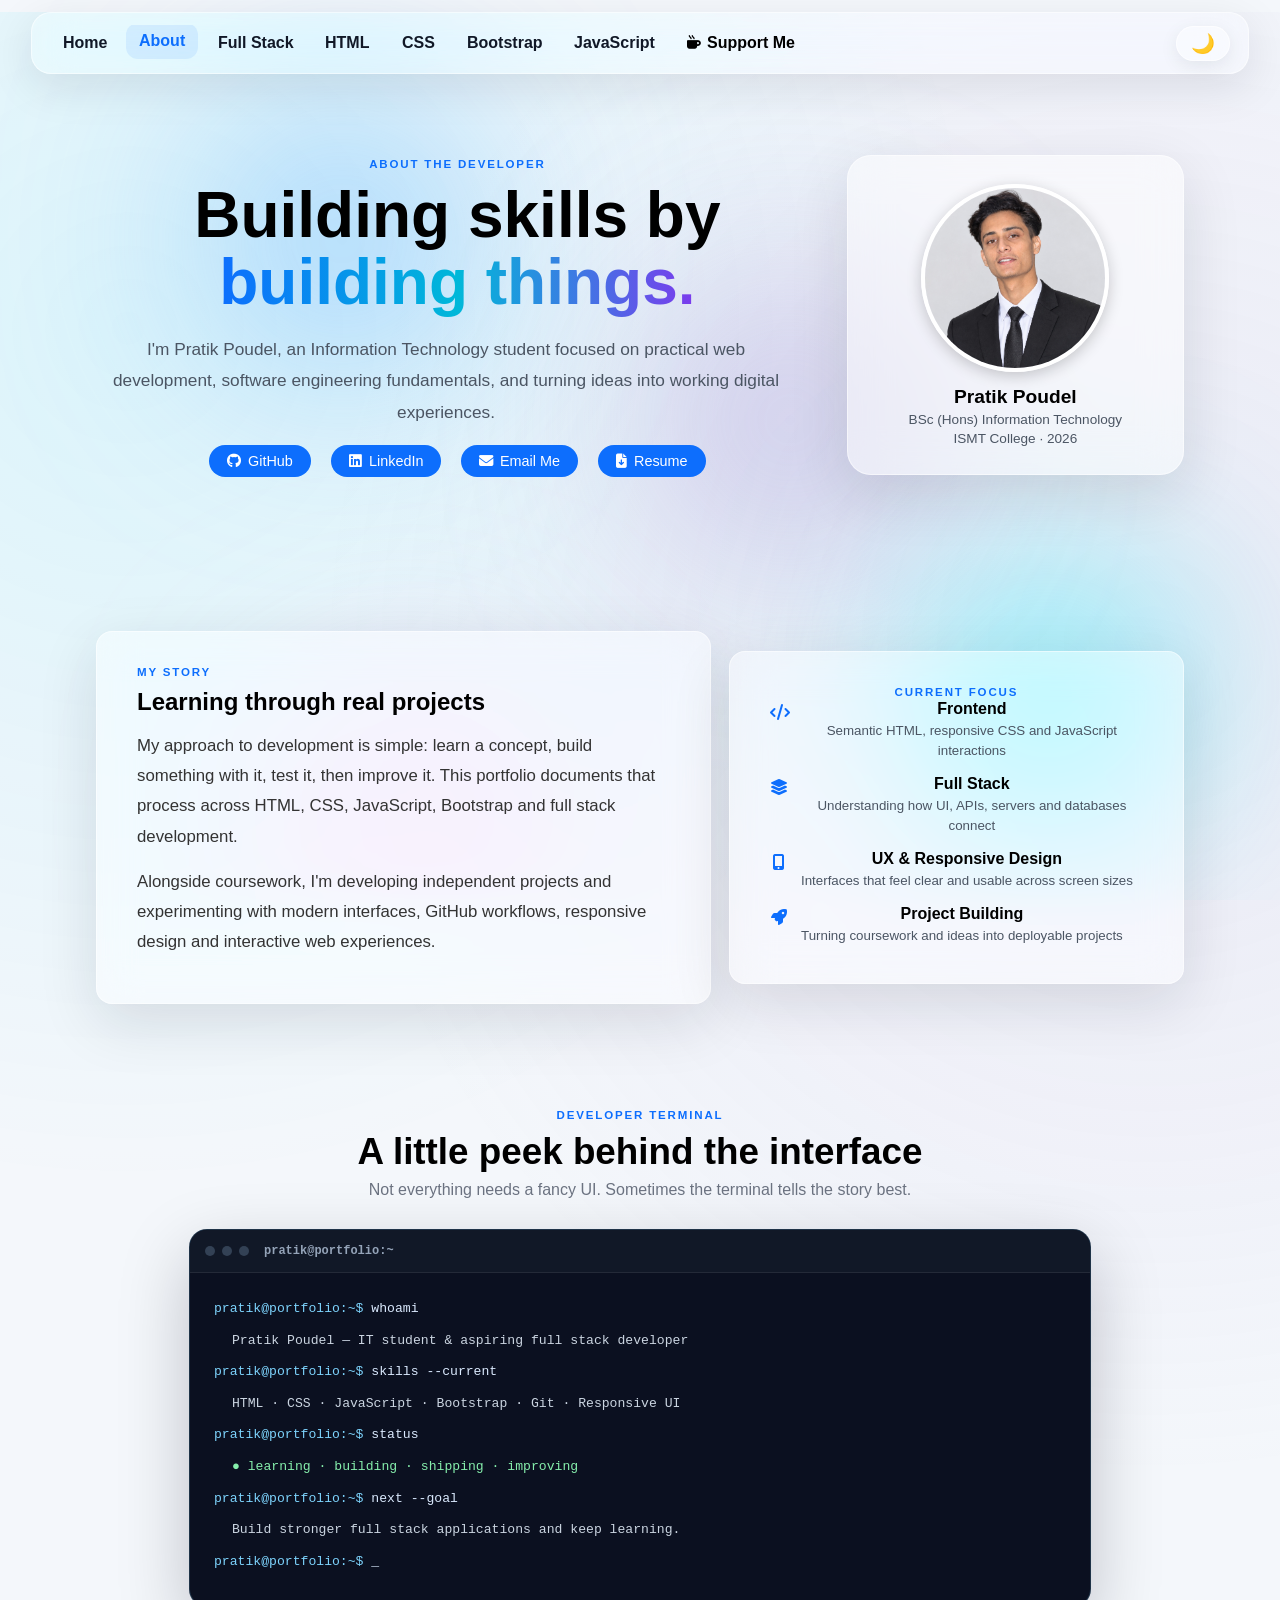
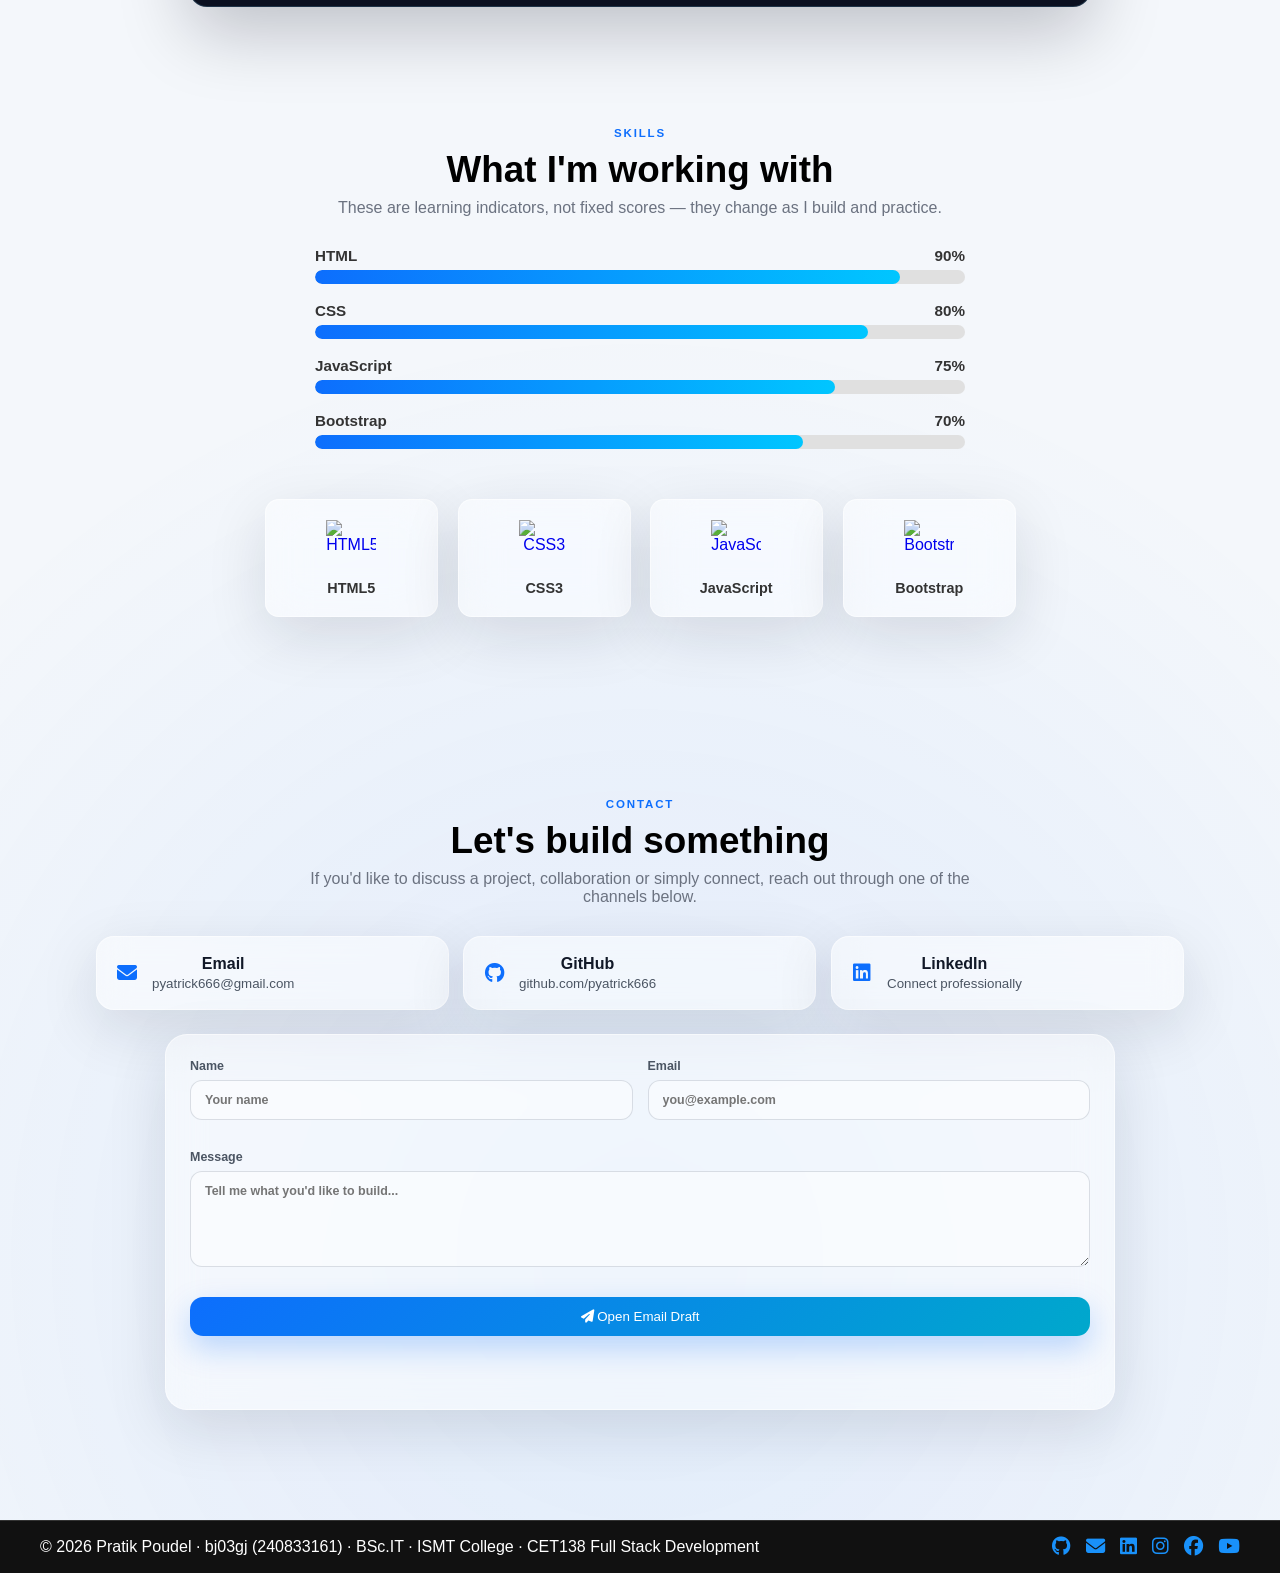
==== commit 8adc86e2: "Add SEO canonical and social metadata" ====
--- a/about.html
+++ b/about.html
@@ -6,8 +6,14 @@
   <title>About Pratik Poudel | Developer Portfolio</title>
   <meta name="description" content="Learn about Pratik Poudel, an IT student building practical web and software projects with a focus on full stack development.">
   <meta name="theme-color" content="#0d6efd">
+  <link rel="canonical" href="https://pyatrick666.github.io/ePortfolio/about.html">
   <link rel="stylesheet" href="style.css">
   <link rel="stylesheet" href="https://cdnjs.cloudflare.com/ajax/libs/font-awesome/6.5.1/css/all.min.css">
+  <meta property="og:type" content="website">
+  <meta property="og:url" content="https://pyatrick666.github.io/ePortfolio/about.html">
+  <meta property="og:title" content="About Pratik Poudel | Developer Portfolio">
+  <meta property="og:description" content="Learn about Pratik Poudel, an IT student building practical web and software projects with a focus on full stack development.">
+  <meta name="twitter:card" content="summary">
 </head>
 <body>
   <div class="bg-animation"><span></span><span></span><span></span><span></span></div>
--- a/style.css
+++ b/style.css
@@ -1459,3 +1459,534 @@
   .support-trust{gap:7px}
   .support-trust span{font-size:.7rem}
 }
+
+
+/* ===== SIDE-BY-SIDE PAYMENT OPTIONS ===== */
+.payment-options{padding:20px 0 70px}
+.support-amount-panel{max-width:760px;margin:0 auto 24px;padding:22px 24px;border-radius:22px}
+.support-amount-panel .support-custom{margin:0 0 10px}
+.payment-provider-grid{display:grid;grid-template-columns:repeat(2,minmax(0,1fr));gap:20px}
+.payment-provider-card{padding:28px;border-radius:26px;position:relative;overflow:hidden}
+.payment-provider-card:after{content:"";position:absolute;width:150px;height:150px;border-radius:50%;right:-70px;bottom:-70px;filter:blur(10px);opacity:.35;pointer-events:none}
+.esewa-card:after{background:rgba(46,189,89,.20)}
+.khalti-card:after{background:rgba(92,65,190,.20)}
+.provider-heading{display:flex;align-items:center;gap:13px;margin-bottom:15px}
+.provider-heading h2{margin:3px 0 0}
+.provider-logo{width:54px;height:54px;border-radius:16px;display:grid;place-items:center;font-weight:950;font-size:1.6rem;color:#fff;box-shadow:0 10px 25px rgba(0,0,0,.14)}
+.esewa-logo{background:#35a853}
+.khalti-logo{background:#5b3fb6}
+.provider-methods{display:flex;flex-wrap:wrap;gap:7px;margin:17px 0}
+.provider-methods span{padding:7px 10px;border-radius:999px;background:rgba(127,127,127,.10);border:1px solid var(--glass-border);font-size:.7rem;font-weight:800;color:var(--text-muted)}
+.provider-link{display:inline-flex;gap:7px;align-items:center;margin-top:12px;color:var(--accent);font-size:.78rem;font-weight:800;text-decoration:none}
+.provider-link:hover{text-decoration:underline}
+.khalti-pay-btn{background:#5b3fb6;box-shadow:0 12px 30px rgba(91,63,182,.22)}
+.khalti-pay-btn:hover{box-shadow:0 16px 35px rgba(91,63,182,.30)}
+.merchant-links{display:flex;flex-wrap:wrap;gap:10px}
+.secondary-merchant-btn{background:rgba(91,63,182,.12)!important;color:var(--text-main)!important;box-shadow:none!important;border:1px solid var(--glass-border)}
+@media(max-width:760px){
+  .payment-provider-grid{grid-template-columns:1fr}
+}
+
+
+/* ===== SIMPLE SUPPORT PAYMENT ===== */
+.simple-payment-grid{max-width:900px;margin:0 auto}
+.simple-pay-link{display:inline-flex;align-items:center;justify-content:center;gap:8px;text-decoration:none}
+.support-simple-note{max-width:900px;margin:20px auto 0;padding:18px 22px;display:flex;align-items:center;gap:14px}
+.support-simple-note>i{font-size:1.5rem;color:var(--accent)}
+.support-simple-note p{margin:4px 0 0;color:var(--text-muted);font-size:.88rem}
+@media(max-width:760px){
+  .simple-payment-grid{grid-template-columns:1fr}
+  .support-simple-note{align-items:flex-start}
+}
+
+
+/* ===== CENTER ALIGN SUPPORT PAGE CONTENT ===== */
+.support-hero,
+.payment-options,
+.support-info-grid{
+  text-align:center;
+}
+.support-hero .support-copy{
+  max-width:850px;
+  margin:0 auto;
+}
+.payment-options .section-intro{
+  max-width:850px;
+  margin:0 auto 28px;
+}
+.simple-payment-grid{
+  justify-items:stretch;
+}
+.simple-payment-grid .payment-provider-card{
+  display:flex;
+  flex-direction:column;
+  align-items:center;
+  text-align:center;
+}
+.simple-payment-grid .provider-heading{
+  justify-content:center;
+  text-align:left;
+}
+.simple-payment-grid .provider-methods{
+  justify-content:center;
+}
+.simple-payment-grid .simple-pay-link{
+  margin-left:auto;
+  margin-right:auto;
+}
+.support-simple-note{
+  justify-content:center;
+  text-align:center;
+}
+.support-simple-note>i{
+  flex:0 0 auto;
+}
+
+
+/* ===== SUPPORT HERO CENTERING ===== */
+.support-hero{
+  display:flex;
+  justify-content:center;
+  align-items:center;
+  text-align:center;
+}
+.support-hero .support-copy{
+  width:100%;
+  max-width:850px;
+  margin:0 auto;
+}
+.support-hero .support-trust{
+  justify-content:center;
+  text-align:center;
+}
+
+
+/* ===== BANK TRANSFER PAYMENT ===== */
+.bank-payment-card{
+  max-width:900px;
+  margin:20px auto 0;
+  padding:28px;
+  text-align:center;
+}
+.bank-payment-card .provider-heading{
+  justify-content:center;
+  text-align:left;
+}
+.bank-logo{
+  background:linear-gradient(135deg,#334155,#64748b);
+}
+.bank-placeholder{
+  max-width:420px;
+  margin:20px auto 0;
+  padding:28px 20px;
+  border:1px dashed var(--glass-border);
+  border-radius:20px;
+  display:flex;
+  flex-direction:column;
+  align-items:center;
+  gap:7px;
+  color:var(--text-muted);
+  background:rgba(127,127,127,.06);
+}
+.bank-placeholder i{
+  font-size:2rem;
+  color:var(--accent);
+  margin-bottom:5px;
+}
+.bank-placeholder strong{color:var(--text-main)}
+
+
+/* ===== QR PAYMENT CARDS ===== */
+.qr-payment-grid{
+  max-width:1100px;
+  margin:0 auto;
+  grid-template-columns:repeat(3,minmax(0,1fr));
+  align-items:stretch;
+}
+.qr-payment-grid .payment-provider-card{
+  min-width:0;
+}
+.qr-code-box{
+  width:220px;
+  height:220px;
+  max-width:100%;
+  margin:18px auto 12px;
+  padding:10px;
+  background:#fff;
+  border-radius:18px;
+  box-shadow:0 12px 30px rgba(15,23,42,.14);
+  display:grid;
+  place-items:center;
+}
+.qr-code-box img{
+  display:block;
+  width:100%;
+  height:100%;
+  object-fit:contain;
+  border-radius:10px;
+}
+.qr-caption{
+  display:inline-flex;
+  align-items:center;
+  justify-content:center;
+  gap:7px;
+  color:var(--text-muted);
+  font-size:.78rem;
+  font-weight:800;
+}
+.qr-caption i{color:var(--accent)}
+.qr-payment-grid .bank-payment-card{
+  max-width:none;
+  margin:0;
+  padding:28px;
+}
+@media(max-width:900px){
+  .qr-payment-grid{grid-template-columns:1fr 1fr}
+  .qr-payment-grid .bank-payment-card{grid-column:1 / -1}
+}
+@media(max-width:600px){
+  .qr-payment-grid{grid-template-columns:1fr}
+  .qr-payment-grid .bank-payment-card{grid-column:auto}
+  .qr-code-box{width:170px;height:170px}
+}
+
+
+/* ===== GLOBAL NEON GREEN LINK HOVER ===== */
+:root{
+  --neon-green:#39ff14;
+  --neon-green-soft:rgba(57,255,20,.22);
+}
+a{
+  transition:color .22s ease, text-shadow .22s ease, border-color .22s ease, background-color .22s ease;
+}
+a:hover{
+  color:var(--neon-green) !important;
+  text-shadow:0 0 10px var(--neon-green-soft);
+}
+
+
+/* ===== SUPPORT NAV VISIBILITY ===== */
+#nav-links li a.support-nav-link{
+  color:#000;
+}
+#nav-links li a.support-nav-link:hover{
+  color:var(--neon-green) !important;
+}
+body.dark-mode #nav-links li a.support-nav-link{
+  color:#fff;
+}
+body.dark-mode #nav-links li a.support-nav-link:hover{
+  color:var(--neon-green) !important;
+}
+
+
+/* ===== DIRECT PAYMENT ACCOUNT DETAILS ===== */
+.payment-account-box{
+  width:min(100%,340px);
+  margin:14px auto 0;
+  padding:15px;
+  box-sizing:border-box;
+  border:1px solid var(--glass-border);
+  border-radius:16px;
+  background:rgba(127,127,127,.07);
+  display:flex;
+  flex-direction:column;
+  align-items:center;
+  gap:5px;
+}
+.payment-account-label{
+  font-size:.68rem;
+  font-weight:900;
+  letter-spacing:.08em;
+  text-transform:uppercase;
+  color:var(--text-muted);
+}
+.payment-account-box strong{
+  font-size:1.08rem;
+  letter-spacing:.04em;
+}
+.bank-account-number{
+  font:800 1rem ui-monospace,SFMono-Regular,Menlo,monospace;
+  letter-spacing:.04em;
+}
+.copy-payment-btn,
+.payment-interface-btn{
+  display:inline-flex;
+  align-items:center;
+  justify-content:center;
+  gap:7px;
+  min-height:40px;
+  box-sizing:border-box;
+  border-radius:12px;
+  text-decoration:none;
+  font-weight:900;
+  font-size:.78rem;
+  transition:transform .22s ease, box-shadow .22s ease, background-color .22s ease;
+}
+.copy-payment-btn{
+  margin-top:5px;
+  padding:9px 13px;
+  border:1px solid var(--glass-border);
+  background:rgba(255,255,255,.5);
+  color:var(--text-main);
+}
+.copy-payment-btn:hover{
+  transform:translateY(-2px);
+  box-shadow:0 8px 20px rgba(15,23,42,.12);
+}
+.payment-interface-btn{
+  width:min(100%,260px);
+  margin:14px auto 0;
+  padding:11px 16px;
+  color:#fff!important;
+  text-shadow:none!important;
+  box-shadow:0 10px 25px rgba(13,110,253,.18);
+}
+.esewa-interface-btn{background:#35a853}
+.khalti-interface-btn{background:#5b3fb6}
+.bank-interface-btn{background:#334155}
+.payment-interface-btn:hover{
+  transform:translateY(-2px);
+  color:#fff!important;
+  text-shadow:none!important;
+}
+.dark-mode .payment-account-box{
+  background:rgba(8,11,18,.42);
+  border-color:rgba(255,255,255,.10);
+}
+.dark-mode .copy-payment-btn{
+  background:rgba(18,23,35,.72);
+  color:#f8fafc;
+  border-color:rgba(255,255,255,.10);
+}
+@media(max-width:600px){
+  .payment-account-box{width:100%}
+  .payment-interface-btn{width:100%}
+}
+
+
+/* ===== STEP-BY-STEP SUPPORT PAYMENT UI ===== */
+.step-payment-grid{
+  max-width:980px;
+  margin:0 auto;
+  display:grid;
+  grid-template-columns:repeat(3,minmax(0,1fr));
+  gap:18px;
+  align-items:start;
+}
+.step-payment-grid .payment-step-card{
+  min-width:0;
+  padding:0;
+  overflow:visible;
+}
+.payment-method-trigger{
+  width:100%;
+  min-height:112px;
+  margin:0;
+  padding:20px;
+  border:0;
+  border-radius:20px;
+  background:transparent;
+  color:var(--text-main);
+  display:grid;
+  grid-template-columns:auto 1fr auto;
+  align-items:center;
+  gap:14px;
+  text-align:left;
+  cursor:pointer;
+}
+.payment-method-trigger:hover{
+  transform:none;
+  background:rgba(13,110,253,.055);
+}
+.payment-method-trigger::before{display:none}
+.payment-method-copy{
+  min-width:0;
+  display:flex;
+  flex-direction:column;
+  gap:4px;
+}
+.payment-method-copy strong{
+  font-size:1.12rem;
+  line-height:1.2;
+}
+.payment-method-copy small{
+  color:var(--text-muted);
+  font-size:.74rem;
+  font-weight:700;
+}
+.payment-method-copy .project-kicker{margin:0}
+.payment-chevron{
+  color:var(--text-muted);
+  transition:transform .3s ease,color .3s ease;
+}
+.payment-step-card.is-open .payment-chevron{
+  transform:rotate(180deg);
+  color:var(--accent);
+}
+.payment-details{
+  padding:0 22px 24px;
+  text-align:center;
+  animation:paymentReveal .35s ease;
+}
+.payment-details[hidden]{display:none}
+.payment-details>p{
+  max-width:420px;
+  margin:0 auto 12px;
+  color:var(--text-muted);
+  font-size:.88rem;
+  line-height:1.55;
+}
+.qr-payment-stage{
+  position:relative;
+  width:min(100%,430px);
+  margin:0 auto;
+  padding-top:8px;
+}
+.qr-hover-wrap{
+  display:flex;
+  justify-content:center;
+}
+.qr-hover-wrap .qr-code-box{
+  position:relative;
+  overflow:visible;
+  isolation:isolate;
+  z-index:2;
+}
+.qr-hover-wrap .qr-code-box img{
+  transition:transform .3s ease,filter .3s ease;
+}
+.qr-hover-info{
+  position:absolute;
+  left:50%;
+  top:-6px;
+  z-index:5;
+  width:min(250px,calc(100% - 24px));
+  box-sizing:border-box;
+  padding:14px 16px;
+  border:1px solid var(--glass-border);
+  border-radius:16px;
+  background:rgba(255,255,255,.96);
+  backdrop-filter:blur(18px);
+  box-shadow:0 16px 36px rgba(15,23,42,.18);
+  display:flex;
+  flex-direction:column;
+  align-items:center;
+  gap:5px;
+  text-align:center;
+  opacity:0;
+  visibility:hidden;
+  transform:translate(-50%,8px);
+  transition:opacity .22s ease,transform .22s ease,visibility .22s ease;
+  pointer-events:none;
+}
+.qr-payment-stage:hover .qr-hover-info,
+.qr-payment-stage:focus-within .qr-hover-info{
+  opacity:1;
+  visibility:visible;
+  transform:translate(-50%,-100%);
+  pointer-events:auto;
+}
+.qr-info-label{
+  color:var(--text-muted);
+  font-size:.62rem;
+  font-weight:900;
+  letter-spacing:.1em;
+}
+.qr-hover-info strong{
+  font-size:.92rem;
+  line-height:1.25;
+}
+.qr-info-value{
+  color:var(--text-muted);
+  font-size:.72rem;
+  font-weight:800;
+}
+.bank-hover-number{
+  font-family:ui-monospace,SFMono-Regular,Menlo,monospace;
+  letter-spacing:.03em;
+}
+.qr-hover-info .copy-payment-btn{
+  margin-top:5px;
+  pointer-events:auto;
+}
+.qr-hover-wrap .qr-code-box:hover img,
+.qr-hover-wrap .qr-code-box:focus-within img{
+  transform:scale(1.025);
+  filter:drop-shadow(0 14px 28px rgba(15,23,42,.16));
+}
+.qr-caption{
+  display:inline-flex;
+  align-items:center;
+  justify-content:center;
+  gap:7px;
+  margin-top:2px;
+  color:var(--text-muted);
+  font-size:.72rem;
+  font-weight:800;
+}
+.qr-caption i{color:var(--accent)}
+.payment-details .payment-interface-btn{margin-top:14px}
+@keyframes paymentReveal{
+  from{opacity:0;transform:translateY(-6px)}
+  to{opacity:1;transform:translateY(0)}
+}
+.dark-mode .payment-method-trigger{color:#f8fafc}
+.dark-mode .payment-method-trigger:hover{background:rgba(125,211,252,.07)}
+.dark-mode .payment-method-copy small{color:#cbd5e1}
+.dark-mode .qr-hover-info{
+  background:rgba(18,23,35,.96);
+  border-color:rgba(255,255,255,.10);
+  box-shadow:0 18px 40px rgba(0,0,0,.35);
+}
+.dark-mode .qr-hover-info strong{color:#f8fafc}
+.dark-mode .qr-info-value{color:#cbd5e1}
+@media(max-width:900px){
+  .step-payment-grid{grid-template-columns:1fr 1fr}
+  .step-payment-grid .bank-payment-card{grid-column:1 / -1}
+}
+@media(max-width:600px){
+  .step-payment-grid{grid-template-columns:1fr;gap:14px}
+  .step-payment-grid .bank-payment-card{grid-column:auto}
+  .payment-method-trigger{min-height:96px;padding:17px;gap:11px}
+  .payment-method-copy strong{font-size:1rem}
+  .payment-method-copy small{font-size:.68rem}
+  .payment-details{padding:0 16px 20px}
+  .qr-payment-stage{padding-top:4px}
+  .qr-hover-info{
+    width:min(230px,calc(100% - 20px));
+  }
+}
+
+
+/* ===== HTML INTEGRITY & ACCESSIBILITY FIXES ===== */
+.hero-cta-link{
+  min-width:175px;
+  padding:12px 19px;
+  border-radius:14px;
+  border:1px solid rgba(255,255,255,.55);
+  font-weight:800;
+  text-decoration:none;
+  display:inline-flex;
+  align-items:center;
+  justify-content:center;
+  gap:8px;
+  box-sizing:border-box;
+}
+.hero-actions .hero-cta-link{transition:transform .25s ease,box-shadow .25s ease,background .25s ease}
+.hero-actions .hero-cta-link:hover{transform:translateY(-2px)}
+.legacy-download-btn{
+  display:inline-flex;
+  align-items:center;
+  justify-content:center;
+  margin:5px;
+  padding:8px 12px;
+  border:0;
+  border-radius:6px;
+  background:var(--accent,#0d6efd);
+  color:#fff;
+  text-decoration:none;
+  cursor:pointer;
+  font-weight:700;
+}
+.legacy-download-btn:hover{transform:translateY(-2px)}
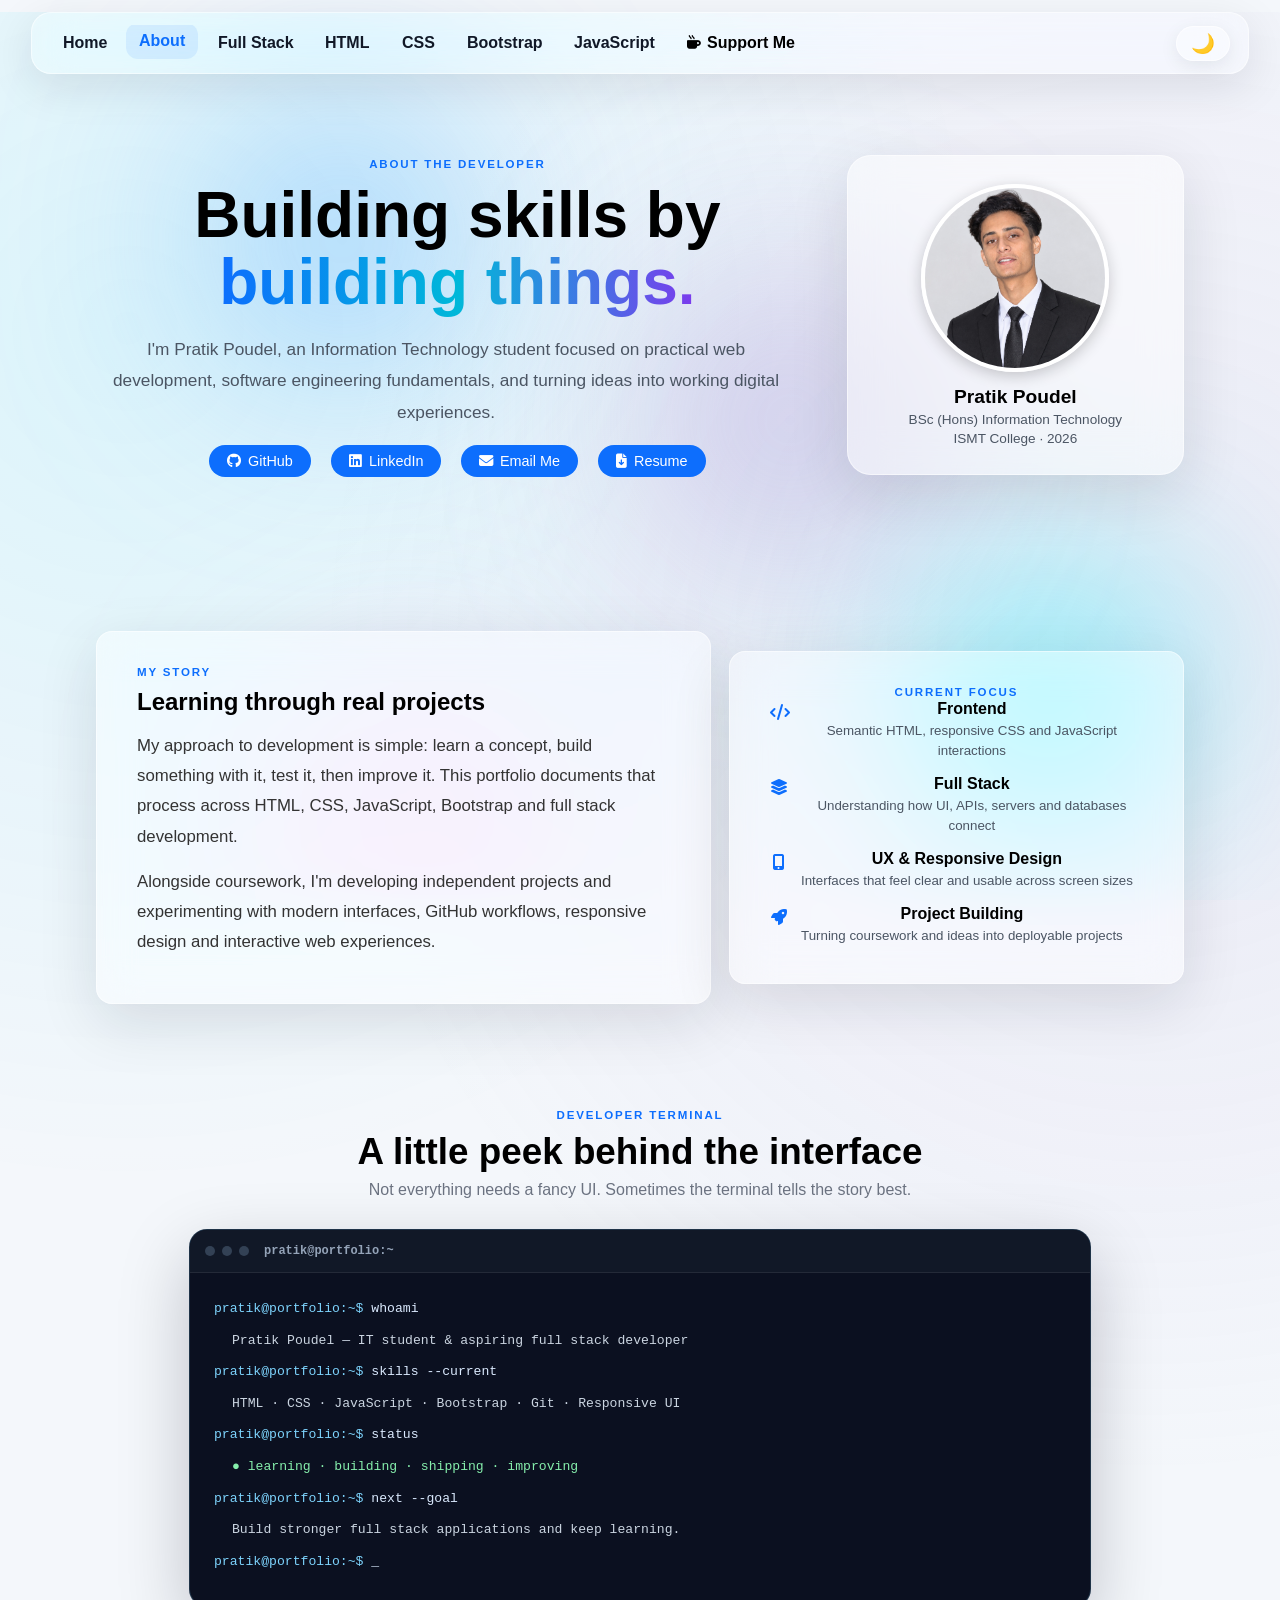
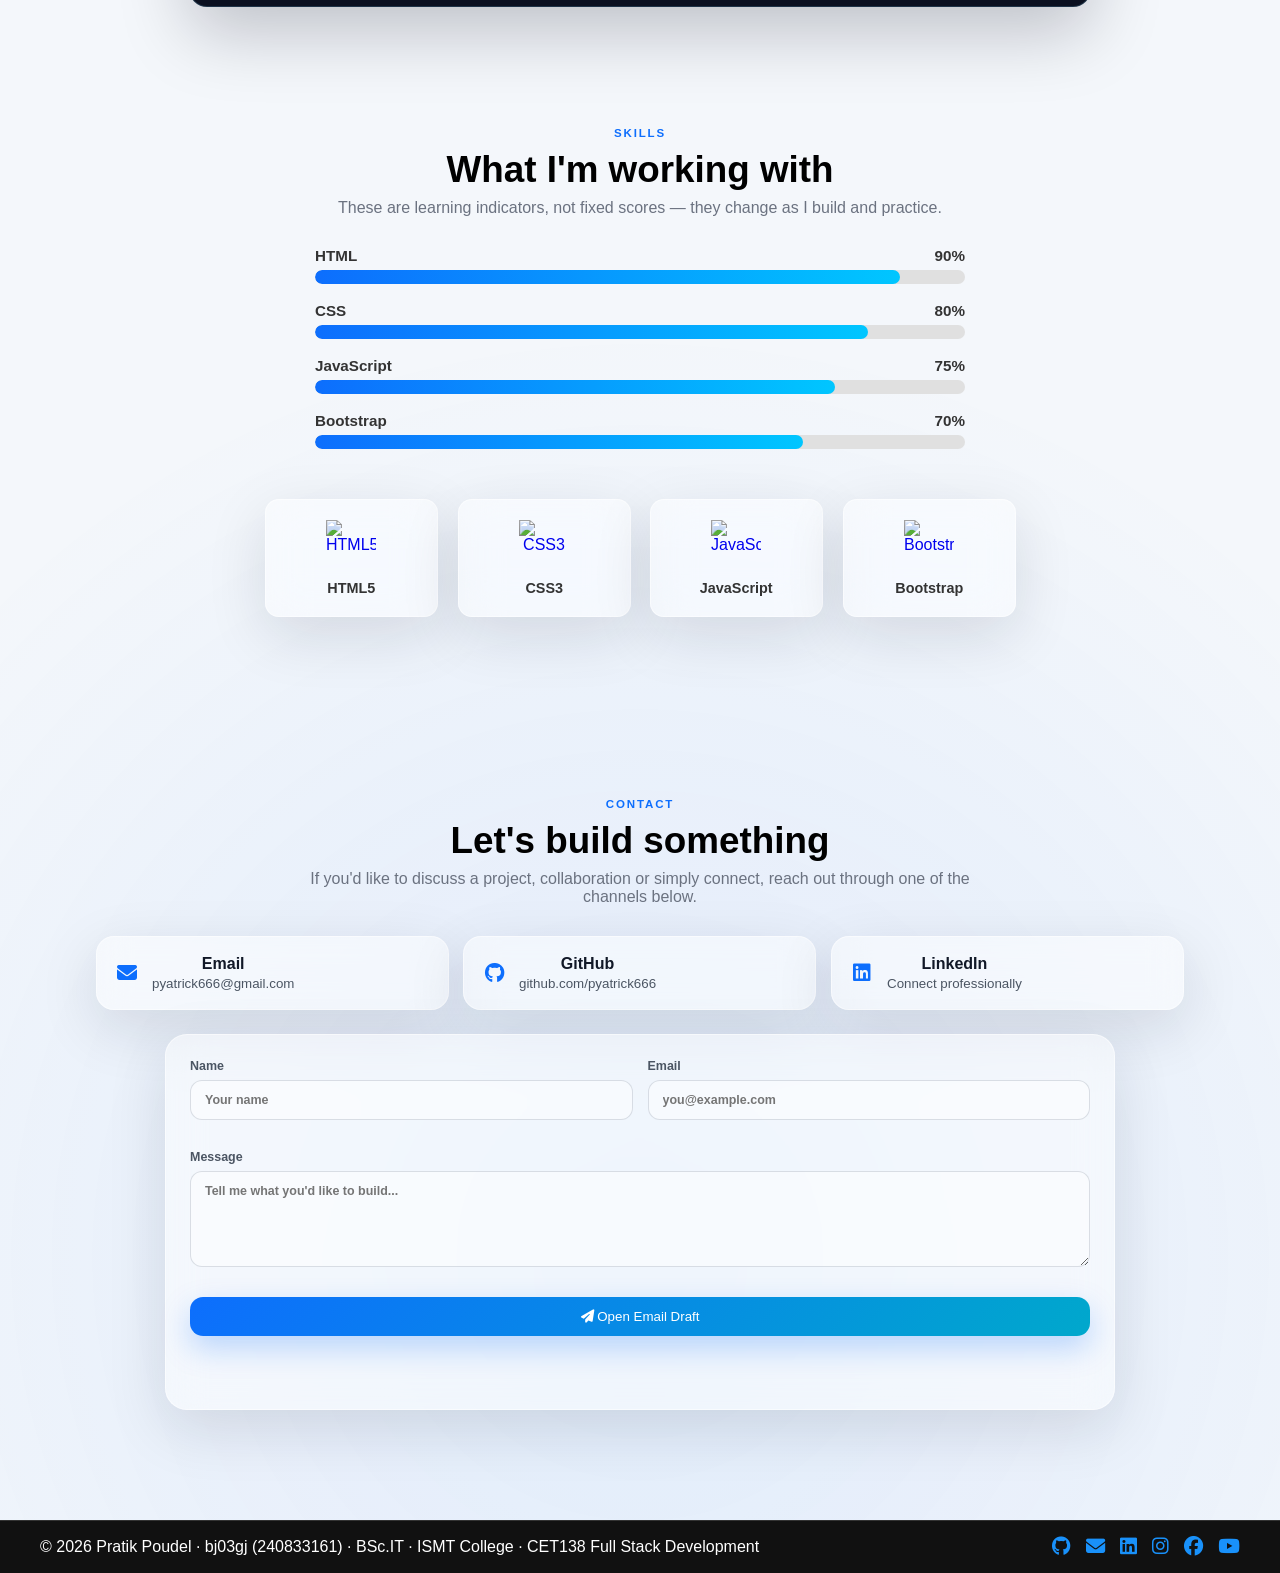
==== commit fd40f86c: "Optimize non-critical images" ====
--- a/about.html
+++ b/about.html
@@ -52,7 +52,7 @@
           </div>
         </div>
         <div class="about-profile-card glass-panel">
-          <img src="profile.jpg" alt="Portrait of Pratik Poudel" class="profile-pic">
+          <img src="profile.jpg" alt="Portrait of Pratik Poudel" class="profile-pic" loading="lazy">
           <div>
             <strong>Pratik Poudel</strong>
             <span>BSc (Hons) Information Technology</span>
@@ -122,10 +122,10 @@
           <div class="skill-item"><div class="skill-label"><span>Bootstrap</span><span>70%</span></div><div class="skill-track"><div class="progress bootstrap"></div></div></div>
         </div>
         <div class="skills-grid">
-          <a href="html.html" class="skill-badge"><img src="https://cdn-icons-png.flaticon.com/512/732/732212.png" alt="HTML5"><p>HTML5</p></a>
-          <a href="css.html" class="skill-badge"><img src="https://cdn-icons-png.flaticon.com/512/732/732190.png" alt="CSS3"><p>CSS3</p></a>
-          <a href="javascript.html" class="skill-badge"><img src="https://cdn-icons-png.flaticon.com/512/5968/5968292.png" alt="JavaScript"><p>JavaScript</p></a>
-          <a href="bootstrap.html" class="skill-badge"><img src="https://getbootstrap.com/docs/5.0/assets/brand/bootstrap-logo-shadow.png" alt="Bootstrap"><p>Bootstrap</p></a>
+          <a href="html.html" class="skill-badge"><img src="https://cdn-icons-png.flaticon.com/512/732/732212.png" alt="HTML5" loading="lazy"><p>HTML5</p></a>
+          <a href="css.html" class="skill-badge"><img src="https://cdn-icons-png.flaticon.com/512/732/732190.png" alt="CSS3" loading="lazy"><p>CSS3</p></a>
+          <a href="javascript.html" class="skill-badge"><img src="https://cdn-icons-png.flaticon.com/512/5968/5968292.png" alt="JavaScript" loading="lazy"><p>JavaScript</p></a>
+          <a href="bootstrap.html" class="skill-badge"><img src="https://getbootstrap.com/docs/5.0/assets/brand/bootstrap-logo-shadow.png" alt="Bootstrap" loading="lazy"><p>Bootstrap</p></a>
         </div>
       </section>
 
--- a/style.css
+++ b/style.css
@@ -1990,3 +1990,47 @@
   font-weight:700;
 }
 .legacy-download-btn:hover{transform:translateY(-2px)}
+
+/* ===== FINAL ACCESSIBILITY & MOBILE POLISH ===== */
+:where(a, button, input, textarea, select):focus-visible{
+  outline:3px solid rgba(13,110,253,.55);
+  outline-offset:3px;
+}
+.dark-mode :where(a, button, input, textarea, select):focus-visible{
+  outline-color:rgba(125,211,252,.75);
+}
+img[loading="lazy"]{
+  content-visibility:auto;
+}
+@media (max-width:480px){
+  section{
+    padding-left:15px;
+    padding-right:15px;
+  }
+  #nav-links{
+    width:100%;
+    padding-right:42px;
+    box-sizing:border-box;
+    gap:3px;
+  }
+  #nav-links li a{
+    font-size:.68rem;
+    padding:6px 4px;
+    white-space:nowrap;
+  }
+  .nav-right{
+    right:8px;
+  }
+  .hero-actions{
+    width:100%;
+    flex-direction:column;
+    align-items:stretch;
+  }
+  .hero-actions .hero-cta-link{
+    width:100%;
+    min-width:0;
+  }
+  .qr-hover-info{
+    width:min(220px,calc(100% - 16px));
+  }
+}
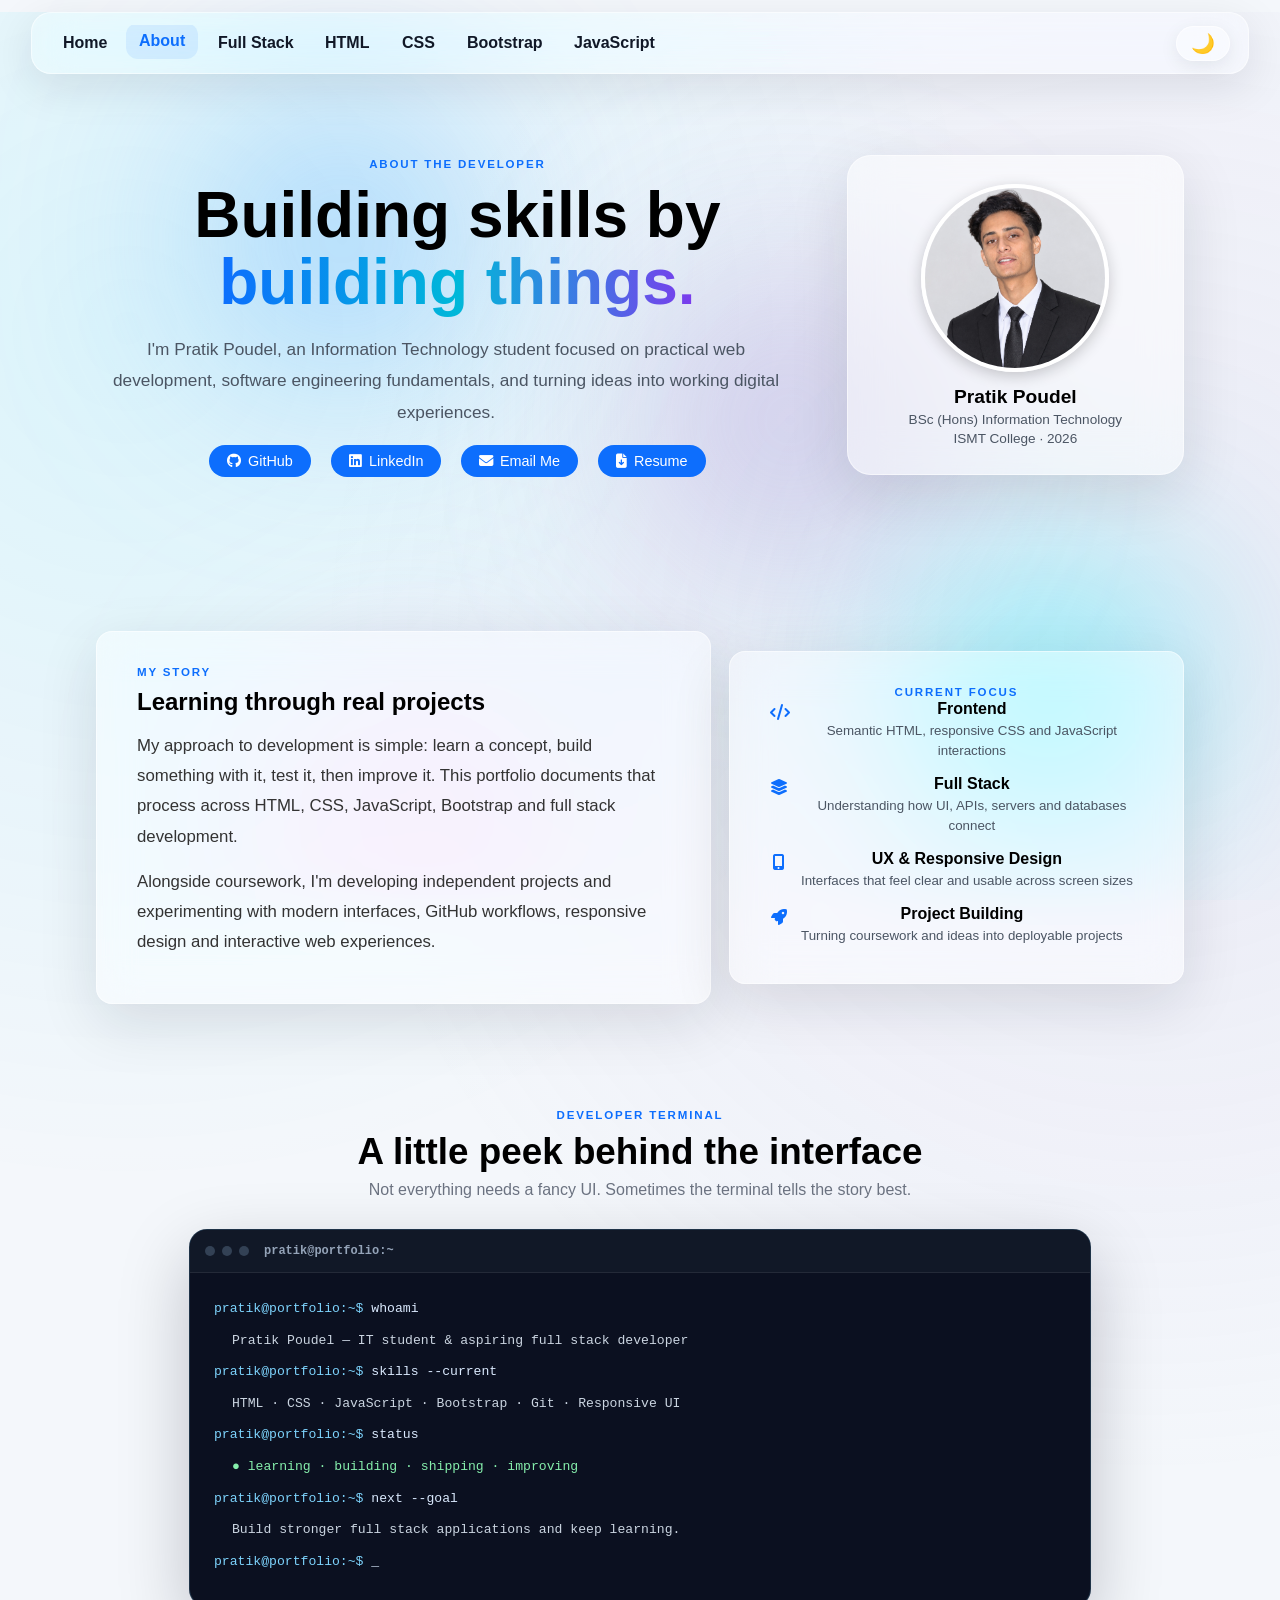
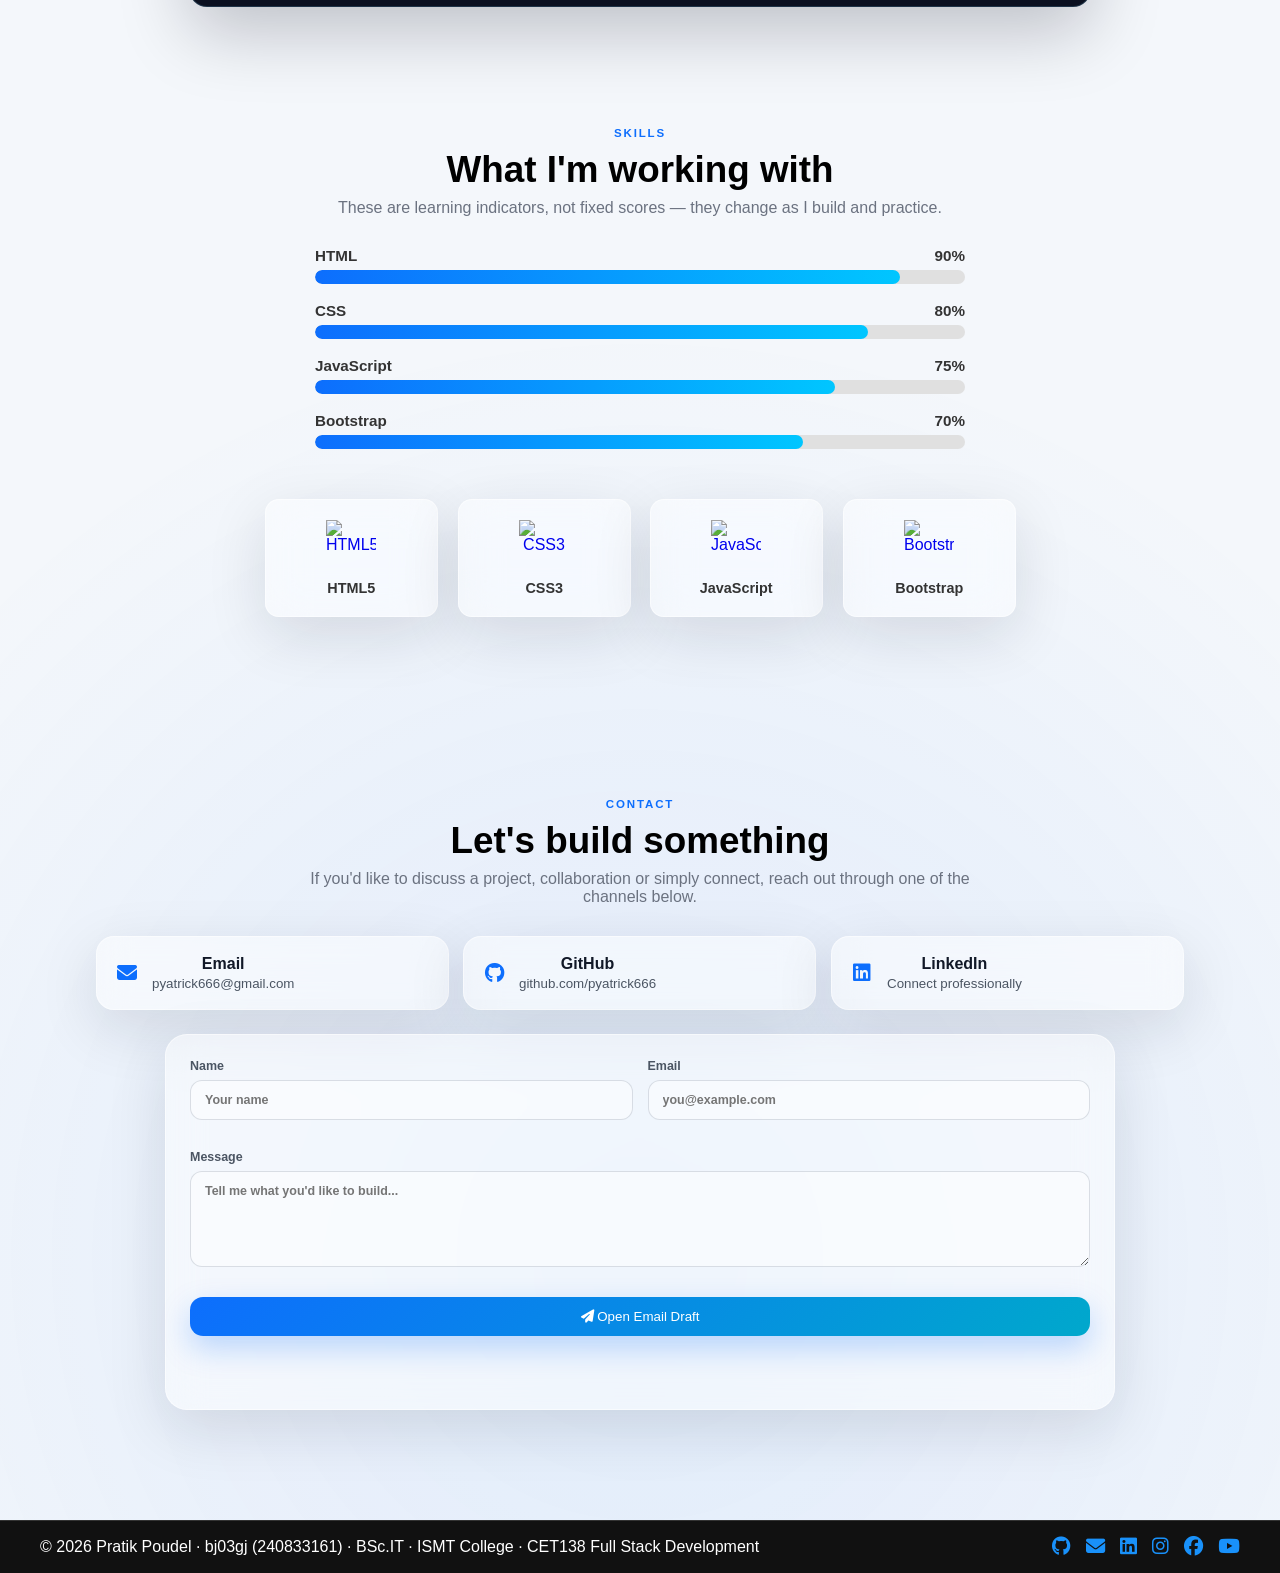
==== commit 806d3f2b: "Remove migrated Support navigation" ====
--- a/about.html
+++ b/about.html
@@ -28,7 +28,6 @@
         <li><a href="css.html">CSS</a></li>
         <li><a href="bootstrap.html">Bootstrap</a></li>
         <li><a href="javascript.html">JavaScript</a></li>
-        <li><a href="support.html" class="support-nav-link"><i class="fas fa-mug-hot"></i> Support Me</a></li>
       </ul>
       <div class="nav-right">
         <button id="theme-toggle" type="button" aria-label="Toggle dark mode" title="Toggle dark mode">🌙</button>
@@ -160,7 +159,7 @@
         <a href="https://www.linkedin.com/in/pratik-poudel-b3264a263/" target="_blank" rel="noopener" aria-label="LinkedIn"><i class="fab fa-linkedin"></i></a>
         <a href="https://www.instagram.com/em_ev0l/" target="_blank" rel="noopener" aria-label="Instagram"><i class="fab fa-instagram"></i></a>
         <a href="https://www.facebook.com/emev0l" target="_blank" rel="noopener" aria-label="Facebook"><i class="fab fa-facebook"></i></a>
-        <a href="https://www.youtube.com/@999eMEvol" target="_blank" rel="noopener" aria-label="YouTube"><i class="fab fa-youtube"></i></a>
+        <a href="https://www.youtube.com/@emevol666" target="_blank" rel="noopener" aria-label="YouTube"><i class="fab fa-youtube"></i></a>
       </div>
     </footer>
   </div>
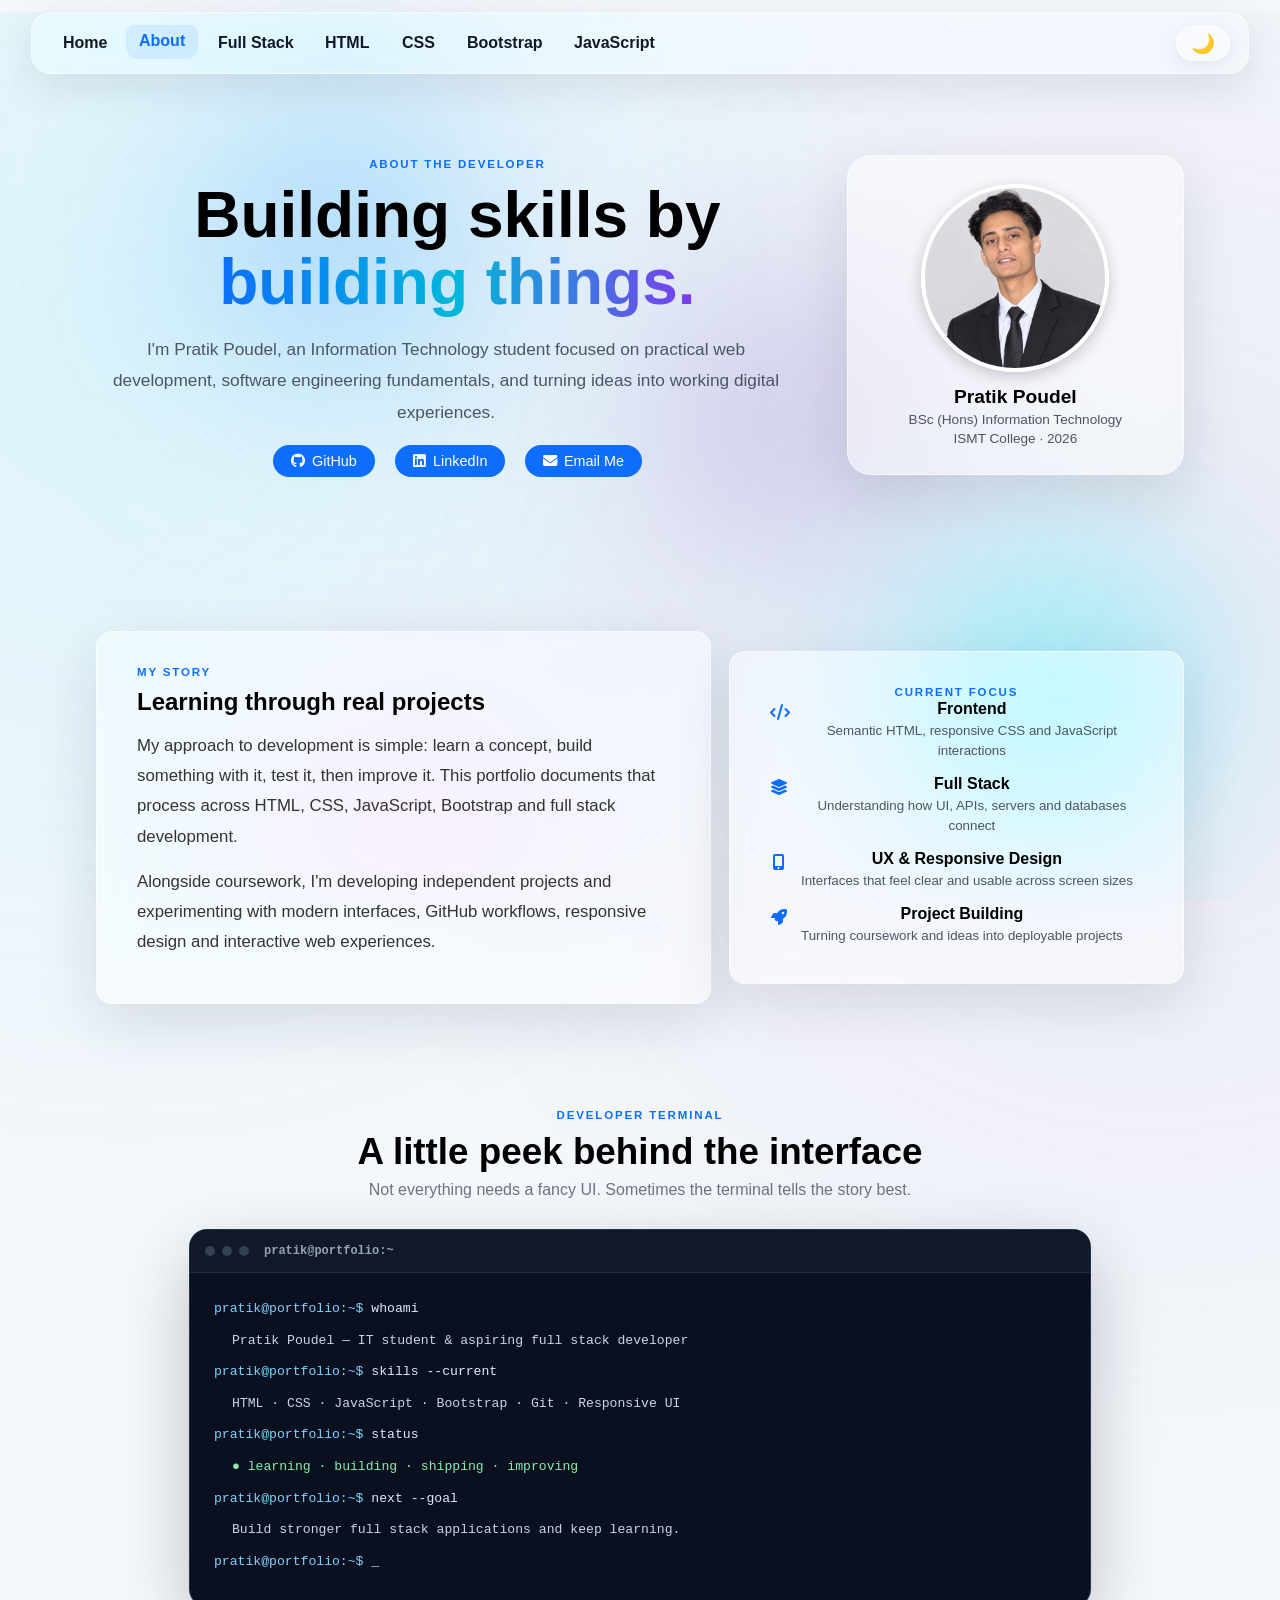
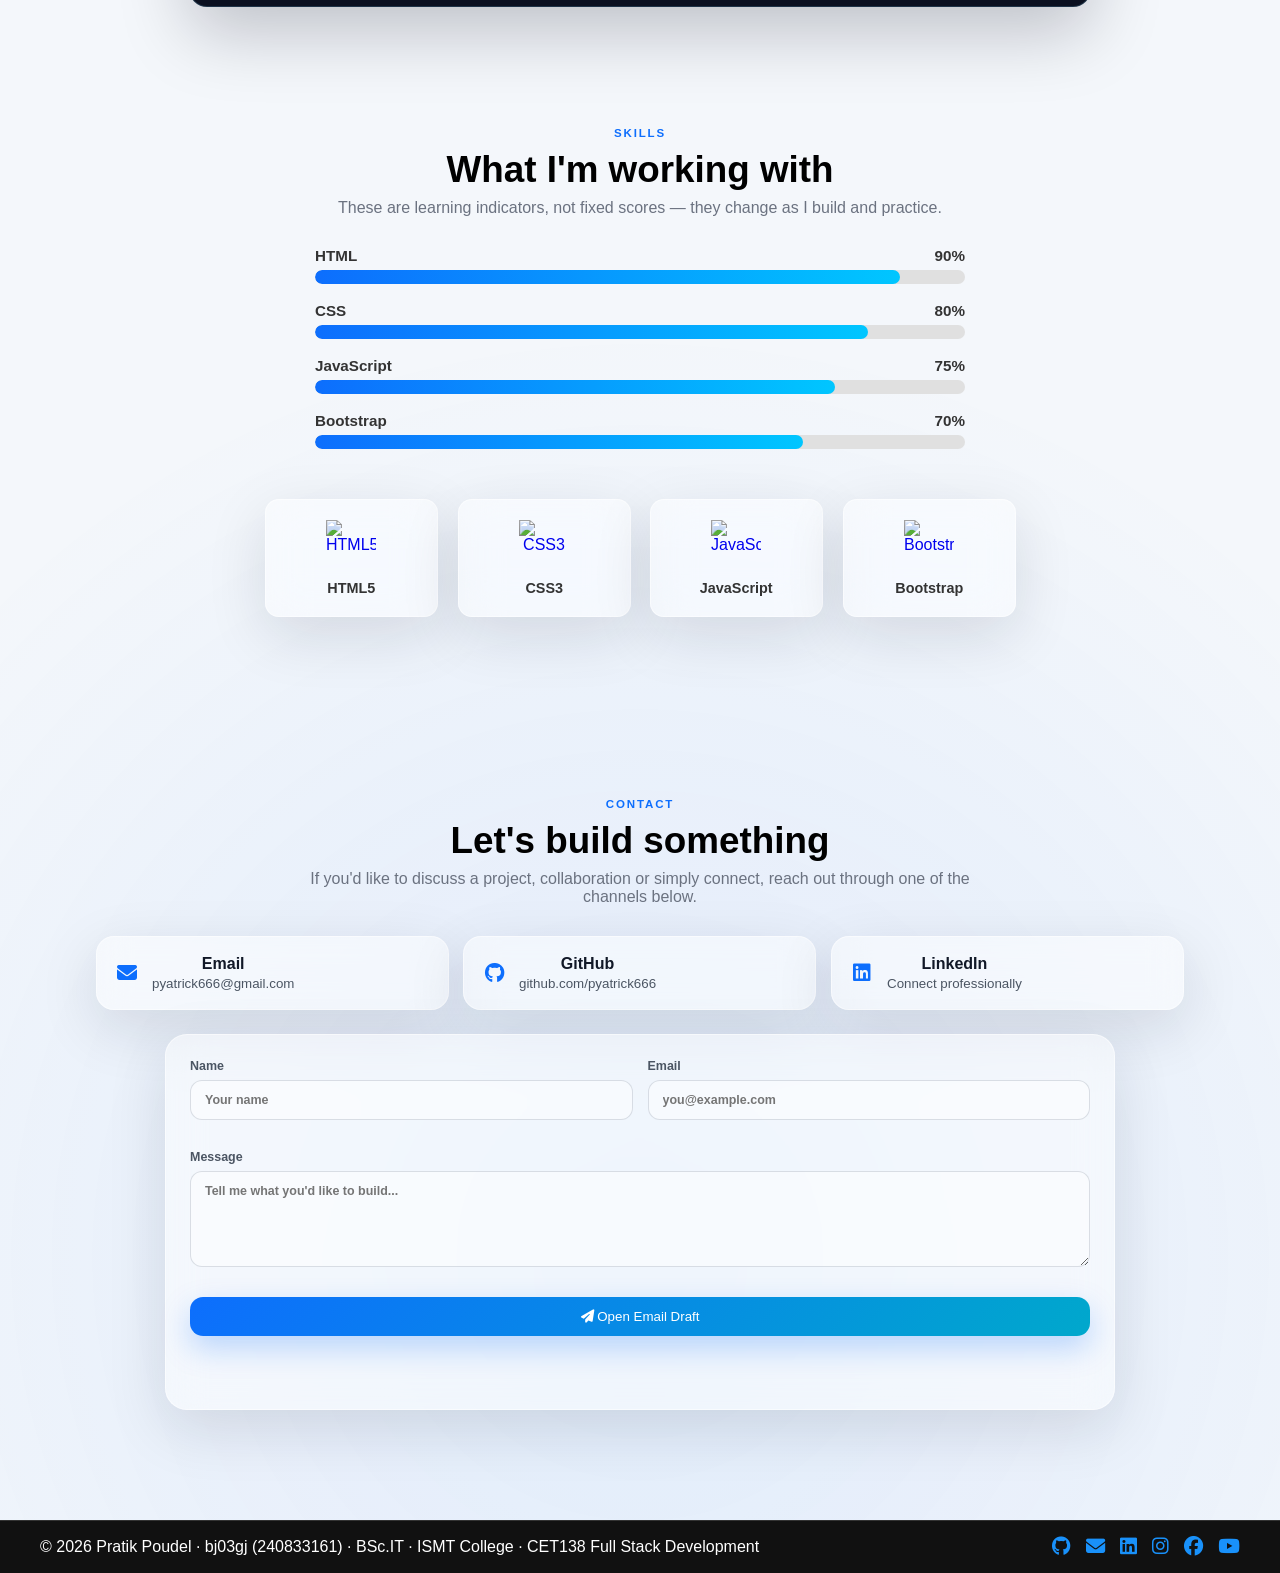
==== commit 0862c92e: "Remove resume link" ====
--- a/about.html
+++ b/about.html
@@ -47,7 +47,6 @@
             <a href="https://github.com/pyatrick666" target="_blank" rel="noopener"><i class="fab fa-github"></i> GitHub</a>
             <a href="https://www.linkedin.com/in/pratik-poudel-b3264a263/" target="_blank" rel="noopener"><i class="fab fa-linkedin"></i> LinkedIn</a>
             <a href="mailto:pyatrick666@gmail.com"><i class="fas fa-envelope"></i> Email Me</a>
-            <a href="resume.pdf" download><i class="fas fa-file-arrow-down"></i> Resume</a>
           </div>
         </div>
         <div class="about-profile-card glass-panel">
--- a/style.css
+++ b/style.css
@@ -1411,244 +1411,6 @@
 @media(min-width:768px){.responsive-bootstrap-grid>div>div{min-height:125px}}
 
 
-/* ===== SUPPORT / eSEWA ===== */
-.support-nav-link{display:inline-flex!important;align-items:center;gap:6px}
-.support-nav-link i{font-size:.85em}
-#nav-links li a.support-nav-link{color:#fff}
-#nav-links li a.support-nav-link:hover{color:#ffe08a}
-.support-hero{display:grid;grid-template-columns:minmax(0,1.15fr) minmax(320px,.85fr);gap:34px;align-items:center;padding:85px 0 45px}
-.support-copy h1{font-size:clamp(2.6rem,6vw,5rem);line-height:1.02;margin:10px 0 18px}
-.support-copy .lead-copy{max-width:720px}
-.support-trust{display:flex;flex-wrap:wrap;gap:10px;margin-top:24px}
-.support-trust span{display:inline-flex;align-items:center;gap:8px;padding:9px 12px;border:1px solid var(--glass-border);border-radius:999px;background:var(--glass);backdrop-filter:blur(14px);font-size:.78rem;font-weight:700;color:var(--text-muted)}
-.support-trust i{color:var(--accent)}
-.support-card{padding:30px;border-radius:28px;text-align:left;position:relative;overflow:hidden}
-.support-card:before{content:"";position:absolute;inset:auto -50px -80px auto;width:180px;height:180px;border-radius:50%;background:rgba(13,110,253,.14);filter:blur(20px)}
-.support-icon{width:58px;height:58px;display:grid;place-items:center;border-radius:18px;background:rgba(13,110,253,.12);color:var(--accent);font-size:1.45rem;margin-bottom:18px}
-.support-card h2{margin:7px 0 8px}
-.support-muted{color:var(--text-muted);font-size:.88rem;line-height:1.65}
-.support-amounts{display:grid;grid-template-columns:repeat(2,1fr);gap:10px;margin:20px 0}
-.support-amounts button{border:1px solid var(--glass-border);background:rgba(255,255,255,.42);color:var(--text-main);padding:12px;border-radius:14px;font-weight:800;cursor:pointer;transition:.25s ease}
-.support-amounts button:hover,.support-amounts button.selected{border-color:var(--accent);background:rgba(13,110,253,.10);transform:translateY(-2px)}
-.support-custom{display:block;font-size:.76rem;font-weight:800;color:var(--text-muted);margin-bottom:14px}
-.support-input-wrap{display:flex;align-items:center;margin-top:7px;border:1px solid var(--glass-border);border-radius:14px;background:rgba(255,255,255,.42);overflow:hidden}
-.support-input-wrap span{padding-left:14px;font-weight:800;color:var(--text-muted)}
-.support-input-wrap input{width:100%;border:0;outline:0;background:transparent;color:var(--text-main);padding:13px 14px;font:inherit}
-.support-pay-btn{width:100%;border:0;border-radius:15px;padding:14px 18px;background:#0d6efd;color:#fff;font-weight:900;cursor:pointer;box-shadow:0 12px 30px rgba(13,110,253,.22);transition:.25s ease}
-.support-pay-btn:hover{transform:translateY(-2px);box-shadow:0 16px 35px rgba(13,110,253,.30)}
-.support-status{min-height:20px;color:var(--text-muted);font-size:.76rem;line-height:1.5;margin:12px 0 0}
-.support-info-grid{display:grid;grid-template-columns:1fr 1fr;gap:18px;padding:20px 0 75px}
-.support-info-grid .about-card{margin:0;max-width:none}
-.support-steps{list-style:none;padding:0;margin:18px 0 0;display:grid;gap:16px}
-.support-steps li{display:flex;gap:13px;align-items:flex-start}
-.support-steps li>span{flex:0 0 34px;height:34px;border-radius:10px;display:grid;place-items:center;background:rgba(13,110,253,.10);color:var(--accent);font-weight:900;font-size:.72rem}
-.support-steps strong,.support-steps small{display:block}
-.support-steps small{margin-top:3px;color:var(--text-muted);line-height:1.5}
-.support-merchant-btn{display:inline-flex;margin-top:8px;text-decoration:none}
-.support-note{margin:16px 0 0;color:var(--text-muted);font-size:.76rem;line-height:1.55}
-.support-note i{color:var(--accent);margin-right:5px}
-.dark-mode .support-trust span,.dark-mode .support-amounts button,.dark-mode .support-input-wrap{background:rgba(18,23,35,.55);border-color:rgba(255,255,255,.10)}
-.dark-mode .support-amounts button{color:#f8fafc}
-.dark-mode .support-input-wrap input{color:#f8fafc}
-@media(max-width:800px){
-  .support-hero,.support-info-grid{grid-template-columns:1fr}
-  .support-hero{padding-top:55px}
-}
-@media(max-width:480px){
-  .support-card{padding:22px}
-  .support-trust{gap:7px}
-  .support-trust span{font-size:.7rem}
-}
-
-
-/* ===== SIDE-BY-SIDE PAYMENT OPTIONS ===== */
-.payment-options{padding:20px 0 70px}
-.support-amount-panel{max-width:760px;margin:0 auto 24px;padding:22px 24px;border-radius:22px}
-.support-amount-panel .support-custom{margin:0 0 10px}
-.payment-provider-grid{display:grid;grid-template-columns:repeat(2,minmax(0,1fr));gap:20px}
-.payment-provider-card{padding:28px;border-radius:26px;position:relative;overflow:hidden}
-.payment-provider-card:after{content:"";position:absolute;width:150px;height:150px;border-radius:50%;right:-70px;bottom:-70px;filter:blur(10px);opacity:.35;pointer-events:none}
-.esewa-card:after{background:rgba(46,189,89,.20)}
-.khalti-card:after{background:rgba(92,65,190,.20)}
-.provider-heading{display:flex;align-items:center;gap:13px;margin-bottom:15px}
-.provider-heading h2{margin:3px 0 0}
-.provider-logo{width:54px;height:54px;border-radius:16px;display:grid;place-items:center;font-weight:950;font-size:1.6rem;color:#fff;box-shadow:0 10px 25px rgba(0,0,0,.14)}
-.esewa-logo{background:#35a853}
-.khalti-logo{background:#5b3fb6}
-.provider-methods{display:flex;flex-wrap:wrap;gap:7px;margin:17px 0}
-.provider-methods span{padding:7px 10px;border-radius:999px;background:rgba(127,127,127,.10);border:1px solid var(--glass-border);font-size:.7rem;font-weight:800;color:var(--text-muted)}
-.provider-link{display:inline-flex;gap:7px;align-items:center;margin-top:12px;color:var(--accent);font-size:.78rem;font-weight:800;text-decoration:none}
-.provider-link:hover{text-decoration:underline}
-.khalti-pay-btn{background:#5b3fb6;box-shadow:0 12px 30px rgba(91,63,182,.22)}
-.khalti-pay-btn:hover{box-shadow:0 16px 35px rgba(91,63,182,.30)}
-.merchant-links{display:flex;flex-wrap:wrap;gap:10px}
-.secondary-merchant-btn{background:rgba(91,63,182,.12)!important;color:var(--text-main)!important;box-shadow:none!important;border:1px solid var(--glass-border)}
-@media(max-width:760px){
-  .payment-provider-grid{grid-template-columns:1fr}
-}
-
-
-/* ===== SIMPLE SUPPORT PAYMENT ===== */
-.simple-payment-grid{max-width:900px;margin:0 auto}
-.simple-pay-link{display:inline-flex;align-items:center;justify-content:center;gap:8px;text-decoration:none}
-.support-simple-note{max-width:900px;margin:20px auto 0;padding:18px 22px;display:flex;align-items:center;gap:14px}
-.support-simple-note>i{font-size:1.5rem;color:var(--accent)}
-.support-simple-note p{margin:4px 0 0;color:var(--text-muted);font-size:.88rem}
-@media(max-width:760px){
-  .simple-payment-grid{grid-template-columns:1fr}
-  .support-simple-note{align-items:flex-start}
-}
-
-
-/* ===== CENTER ALIGN SUPPORT PAGE CONTENT ===== */
-.support-hero,
-.payment-options,
-.support-info-grid{
-  text-align:center;
-}
-.support-hero .support-copy{
-  max-width:850px;
-  margin:0 auto;
-}
-.payment-options .section-intro{
-  max-width:850px;
-  margin:0 auto 28px;
-}
-.simple-payment-grid{
-  justify-items:stretch;
-}
-.simple-payment-grid .payment-provider-card{
-  display:flex;
-  flex-direction:column;
-  align-items:center;
-  text-align:center;
-}
-.simple-payment-grid .provider-heading{
-  justify-content:center;
-  text-align:left;
-}
-.simple-payment-grid .provider-methods{
-  justify-content:center;
-}
-.simple-payment-grid .simple-pay-link{
-  margin-left:auto;
-  margin-right:auto;
-}
-.support-simple-note{
-  justify-content:center;
-  text-align:center;
-}
-.support-simple-note>i{
-  flex:0 0 auto;
-}
-
-
-/* ===== SUPPORT HERO CENTERING ===== */
-.support-hero{
-  display:flex;
-  justify-content:center;
-  align-items:center;
-  text-align:center;
-}
-.support-hero .support-copy{
-  width:100%;
-  max-width:850px;
-  margin:0 auto;
-}
-.support-hero .support-trust{
-  justify-content:center;
-  text-align:center;
-}
-
-
-/* ===== BANK TRANSFER PAYMENT ===== */
-.bank-payment-card{
-  max-width:900px;
-  margin:20px auto 0;
-  padding:28px;
-  text-align:center;
-}
-.bank-payment-card .provider-heading{
-  justify-content:center;
-  text-align:left;
-}
-.bank-logo{
-  background:linear-gradient(135deg,#334155,#64748b);
-}
-.bank-placeholder{
-  max-width:420px;
-  margin:20px auto 0;
-  padding:28px 20px;
-  border:1px dashed var(--glass-border);
-  border-radius:20px;
-  display:flex;
-  flex-direction:column;
-  align-items:center;
-  gap:7px;
-  color:var(--text-muted);
-  background:rgba(127,127,127,.06);
-}
-.bank-placeholder i{
-  font-size:2rem;
-  color:var(--accent);
-  margin-bottom:5px;
-}
-.bank-placeholder strong{color:var(--text-main)}
-
-
-/* ===== QR PAYMENT CARDS ===== */
-.qr-payment-grid{
-  max-width:1100px;
-  margin:0 auto;
-  grid-template-columns:repeat(3,minmax(0,1fr));
-  align-items:stretch;
-}
-.qr-payment-grid .payment-provider-card{
-  min-width:0;
-}
-.qr-code-box{
-  width:220px;
-  height:220px;
-  max-width:100%;
-  margin:18px auto 12px;
-  padding:10px;
-  background:#fff;
-  border-radius:18px;
-  box-shadow:0 12px 30px rgba(15,23,42,.14);
-  display:grid;
-  place-items:center;
-}
-.qr-code-box img{
-  display:block;
-  width:100%;
-  height:100%;
-  object-fit:contain;
-  border-radius:10px;
-}
-.qr-caption{
-  display:inline-flex;
-  align-items:center;
-  justify-content:center;
-  gap:7px;
-  color:var(--text-muted);
-  font-size:.78rem;
-  font-weight:800;
-}
-.qr-caption i{color:var(--accent)}
-.qr-payment-grid .bank-payment-card{
-  max-width:none;
-  margin:0;
-  padding:28px;
-}
-@media(max-width:900px){
-  .qr-payment-grid{grid-template-columns:1fr 1fr}
-  .qr-payment-grid .bank-payment-card{grid-column:1 / -1}
-}
-@media(max-width:600px){
-  .qr-payment-grid{grid-template-columns:1fr}
-  .qr-payment-grid .bank-payment-card{grid-column:auto}
-  .qr-code-box{width:170px;height:170px}
-}
 
 
 /* ===== GLOBAL NEON GREEN LINK HOVER ===== */
@@ -1665,298 +1427,6 @@
 }
 
 
-/* ===== SUPPORT NAV VISIBILITY ===== */
-#nav-links li a.support-nav-link{
-  color:#000;
-}
-#nav-links li a.support-nav-link:hover{
-  color:var(--neon-green) !important;
-}
-body.dark-mode #nav-links li a.support-nav-link{
-  color:#fff;
-}
-body.dark-mode #nav-links li a.support-nav-link:hover{
-  color:var(--neon-green) !important;
-}
-
-
-/* ===== DIRECT PAYMENT ACCOUNT DETAILS ===== */
-.payment-account-box{
-  width:min(100%,340px);
-  margin:14px auto 0;
-  padding:15px;
-  box-sizing:border-box;
-  border:1px solid var(--glass-border);
-  border-radius:16px;
-  background:rgba(127,127,127,.07);
-  display:flex;
-  flex-direction:column;
-  align-items:center;
-  gap:5px;
-}
-.payment-account-label{
-  font-size:.68rem;
-  font-weight:900;
-  letter-spacing:.08em;
-  text-transform:uppercase;
-  color:var(--text-muted);
-}
-.payment-account-box strong{
-  font-size:1.08rem;
-  letter-spacing:.04em;
-}
-.bank-account-number{
-  font:800 1rem ui-monospace,SFMono-Regular,Menlo,monospace;
-  letter-spacing:.04em;
-}
-.copy-payment-btn,
-.payment-interface-btn{
-  display:inline-flex;
-  align-items:center;
-  justify-content:center;
-  gap:7px;
-  min-height:40px;
-  box-sizing:border-box;
-  border-radius:12px;
-  text-decoration:none;
-  font-weight:900;
-  font-size:.78rem;
-  transition:transform .22s ease, box-shadow .22s ease, background-color .22s ease;
-}
-.copy-payment-btn{
-  margin-top:5px;
-  padding:9px 13px;
-  border:1px solid var(--glass-border);
-  background:rgba(255,255,255,.5);
-  color:var(--text-main);
-}
-.copy-payment-btn:hover{
-  transform:translateY(-2px);
-  box-shadow:0 8px 20px rgba(15,23,42,.12);
-}
-.payment-interface-btn{
-  width:min(100%,260px);
-  margin:14px auto 0;
-  padding:11px 16px;
-  color:#fff!important;
-  text-shadow:none!important;
-  box-shadow:0 10px 25px rgba(13,110,253,.18);
-}
-.esewa-interface-btn{background:#35a853}
-.khalti-interface-btn{background:#5b3fb6}
-.bank-interface-btn{background:#334155}
-.payment-interface-btn:hover{
-  transform:translateY(-2px);
-  color:#fff!important;
-  text-shadow:none!important;
-}
-.dark-mode .payment-account-box{
-  background:rgba(8,11,18,.42);
-  border-color:rgba(255,255,255,.10);
-}
-.dark-mode .copy-payment-btn{
-  background:rgba(18,23,35,.72);
-  color:#f8fafc;
-  border-color:rgba(255,255,255,.10);
-}
-@media(max-width:600px){
-  .payment-account-box{width:100%}
-  .payment-interface-btn{width:100%}
-}
-
-
-/* ===== STEP-BY-STEP SUPPORT PAYMENT UI ===== */
-.step-payment-grid{
-  max-width:980px;
-  margin:0 auto;
-  display:grid;
-  grid-template-columns:repeat(3,minmax(0,1fr));
-  gap:18px;
-  align-items:start;
-}
-.step-payment-grid .payment-step-card{
-  min-width:0;
-  padding:0;
-  overflow:visible;
-}
-.payment-method-trigger{
-  width:100%;
-  min-height:112px;
-  margin:0;
-  padding:20px;
-  border:0;
-  border-radius:20px;
-  background:transparent;
-  color:var(--text-main);
-  display:grid;
-  grid-template-columns:auto 1fr auto;
-  align-items:center;
-  gap:14px;
-  text-align:left;
-  cursor:pointer;
-}
-.payment-method-trigger:hover{
-  transform:none;
-  background:rgba(13,110,253,.055);
-}
-.payment-method-trigger::before{display:none}
-.payment-method-copy{
-  min-width:0;
-  display:flex;
-  flex-direction:column;
-  gap:4px;
-}
-.payment-method-copy strong{
-  font-size:1.12rem;
-  line-height:1.2;
-}
-.payment-method-copy small{
-  color:var(--text-muted);
-  font-size:.74rem;
-  font-weight:700;
-}
-.payment-method-copy .project-kicker{margin:0}
-.payment-chevron{
-  color:var(--text-muted);
-  transition:transform .3s ease,color .3s ease;
-}
-.payment-step-card.is-open .payment-chevron{
-  transform:rotate(180deg);
-  color:var(--accent);
-}
-.payment-details{
-  padding:0 22px 24px;
-  text-align:center;
-  animation:paymentReveal .35s ease;
-}
-.payment-details[hidden]{display:none}
-.payment-details>p{
-  max-width:420px;
-  margin:0 auto 12px;
-  color:var(--text-muted);
-  font-size:.88rem;
-  line-height:1.55;
-}
-.qr-payment-stage{
-  position:relative;
-  width:min(100%,430px);
-  margin:0 auto;
-  padding-top:8px;
-}
-.qr-hover-wrap{
-  display:flex;
-  justify-content:center;
-}
-.qr-hover-wrap .qr-code-box{
-  position:relative;
-  overflow:visible;
-  isolation:isolate;
-  z-index:2;
-}
-.qr-hover-wrap .qr-code-box img{
-  transition:transform .3s ease,filter .3s ease;
-}
-.qr-hover-info{
-  position:absolute;
-  left:50%;
-  top:-6px;
-  z-index:5;
-  width:min(250px,calc(100% - 24px));
-  box-sizing:border-box;
-  padding:14px 16px;
-  border:1px solid var(--glass-border);
-  border-radius:16px;
-  background:rgba(255,255,255,.96);
-  backdrop-filter:blur(18px);
-  box-shadow:0 16px 36px rgba(15,23,42,.18);
-  display:flex;
-  flex-direction:column;
-  align-items:center;
-  gap:5px;
-  text-align:center;
-  opacity:0;
-  visibility:hidden;
-  transform:translate(-50%,8px);
-  transition:opacity .22s ease,transform .22s ease,visibility .22s ease;
-  pointer-events:none;
-}
-.qr-payment-stage:hover .qr-hover-info,
-.qr-payment-stage:focus-within .qr-hover-info{
-  opacity:1;
-  visibility:visible;
-  transform:translate(-50%,-100%);
-  pointer-events:auto;
-}
-.qr-info-label{
-  color:var(--text-muted);
-  font-size:.62rem;
-  font-weight:900;
-  letter-spacing:.1em;
-}
-.qr-hover-info strong{
-  font-size:.92rem;
-  line-height:1.25;
-}
-.qr-info-value{
-  color:var(--text-muted);
-  font-size:.72rem;
-  font-weight:800;
-}
-.bank-hover-number{
-  font-family:ui-monospace,SFMono-Regular,Menlo,monospace;
-  letter-spacing:.03em;
-}
-.qr-hover-info .copy-payment-btn{
-  margin-top:5px;
-  pointer-events:auto;
-}
-.qr-hover-wrap .qr-code-box:hover img,
-.qr-hover-wrap .qr-code-box:focus-within img{
-  transform:scale(1.025);
-  filter:drop-shadow(0 14px 28px rgba(15,23,42,.16));
-}
-.qr-caption{
-  display:inline-flex;
-  align-items:center;
-  justify-content:center;
-  gap:7px;
-  margin-top:2px;
-  color:var(--text-muted);
-  font-size:.72rem;
-  font-weight:800;
-}
-.qr-caption i{color:var(--accent)}
-.payment-details .payment-interface-btn{margin-top:14px}
-@keyframes paymentReveal{
-  from{opacity:0;transform:translateY(-6px)}
-  to{opacity:1;transform:translateY(0)}
-}
-.dark-mode .payment-method-trigger{color:#f8fafc}
-.dark-mode .payment-method-trigger:hover{background:rgba(125,211,252,.07)}
-.dark-mode .payment-method-copy small{color:#cbd5e1}
-.dark-mode .qr-hover-info{
-  background:rgba(18,23,35,.96);
-  border-color:rgba(255,255,255,.10);
-  box-shadow:0 18px 40px rgba(0,0,0,.35);
-}
-.dark-mode .qr-hover-info strong{color:#f8fafc}
-.dark-mode .qr-info-value{color:#cbd5e1}
-@media(max-width:900px){
-  .step-payment-grid{grid-template-columns:1fr 1fr}
-  .step-payment-grid .bank-payment-card{grid-column:1 / -1}
-}
-@media(max-width:600px){
-  .step-payment-grid{grid-template-columns:1fr;gap:14px}
-  .step-payment-grid .bank-payment-card{grid-column:auto}
-  .payment-method-trigger{min-height:96px;padding:17px;gap:11px}
-  .payment-method-copy strong{font-size:1rem}
-  .payment-method-copy small{font-size:.68rem}
-  .payment-details{padding:0 16px 20px}
-  .qr-payment-stage{padding-top:4px}
-  .qr-hover-info{
-    width:min(230px,calc(100% - 20px));
-  }
-}
 
 
 /* ===== HTML INTEGRITY & ACCESSIBILITY FIXES ===== */
